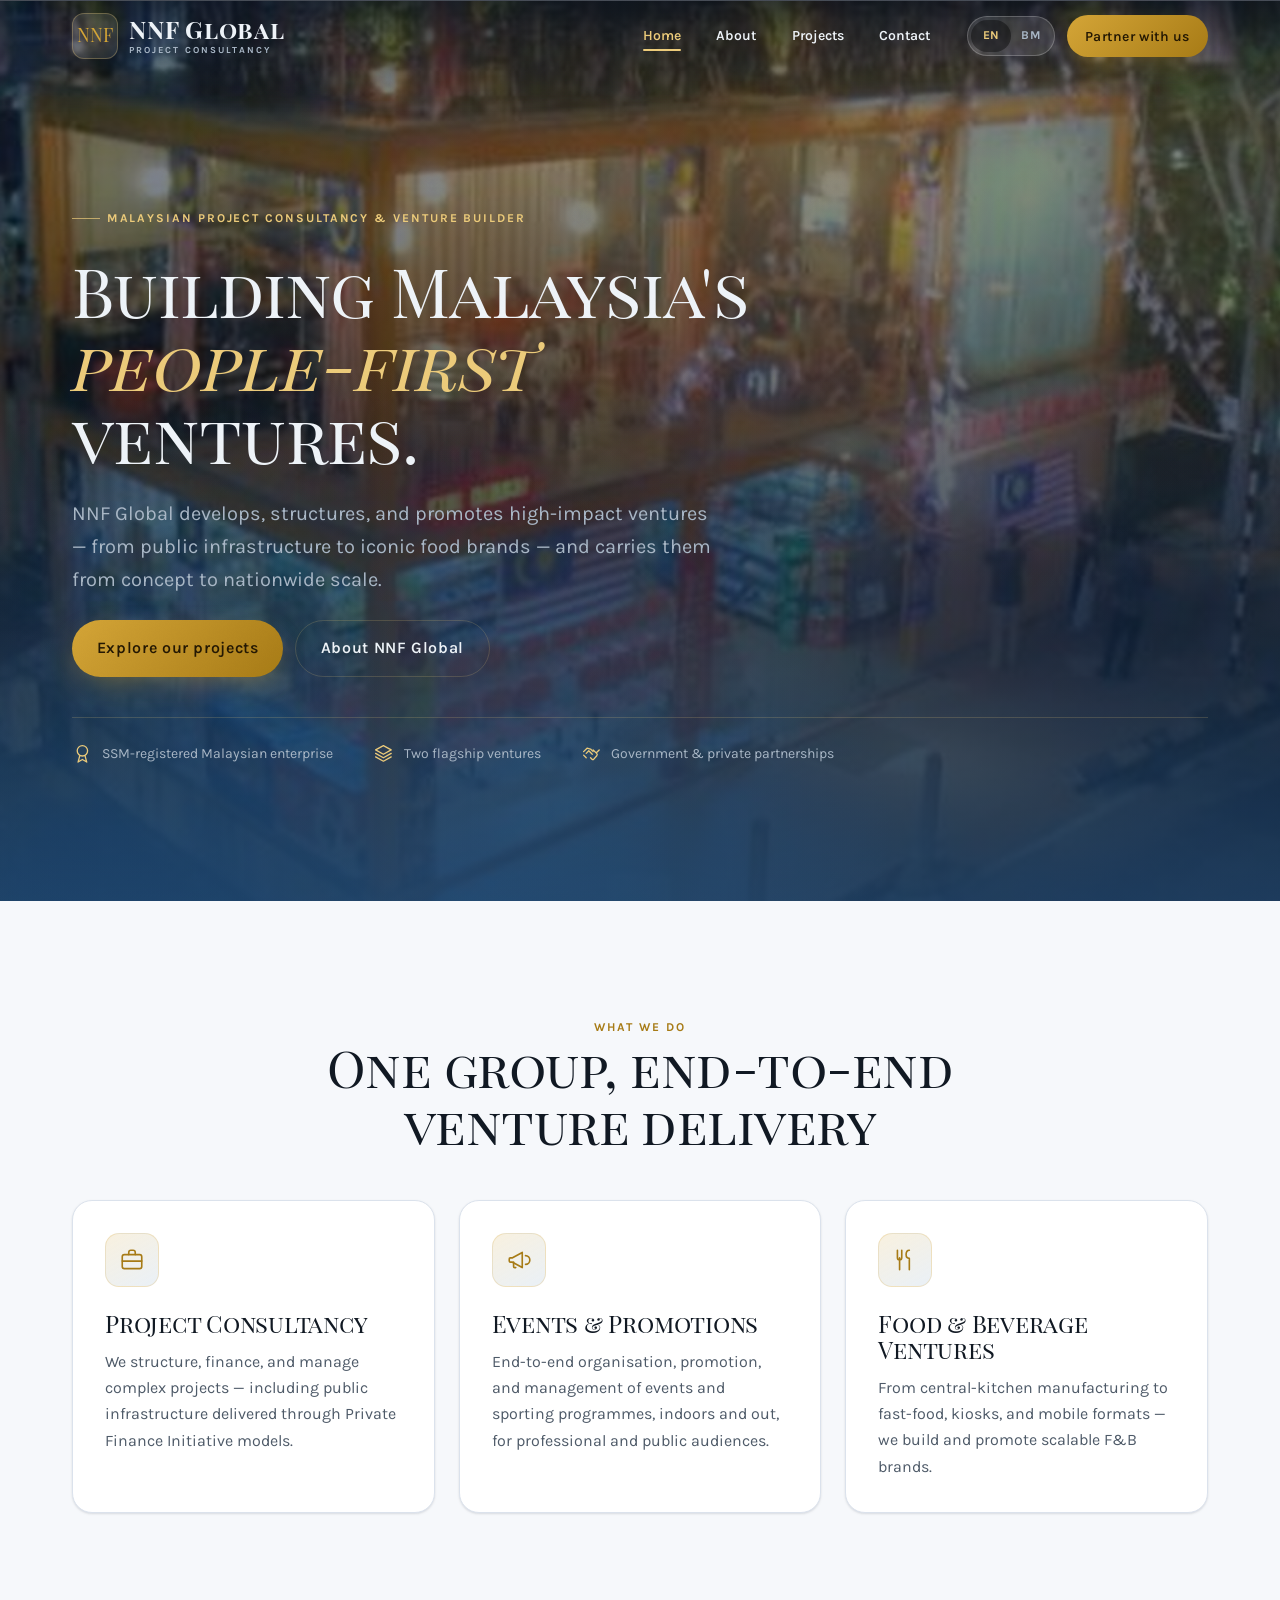
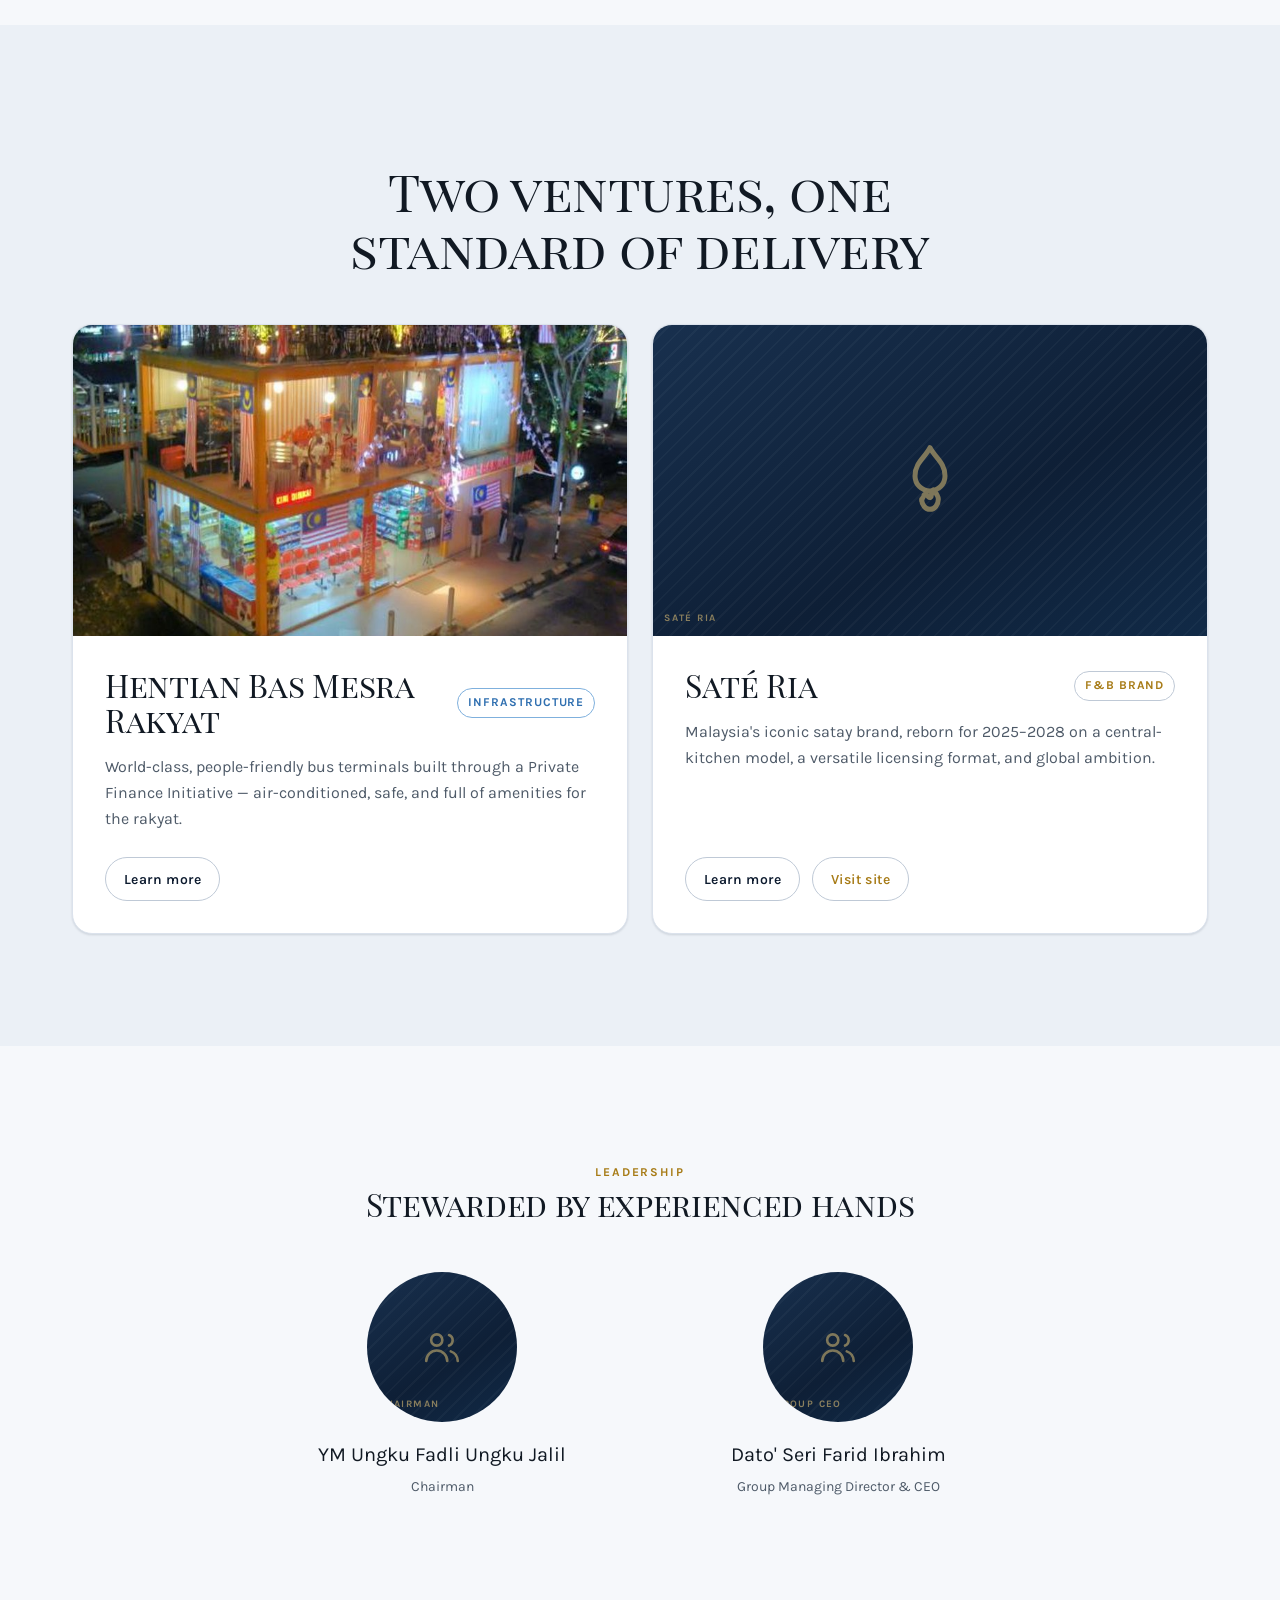
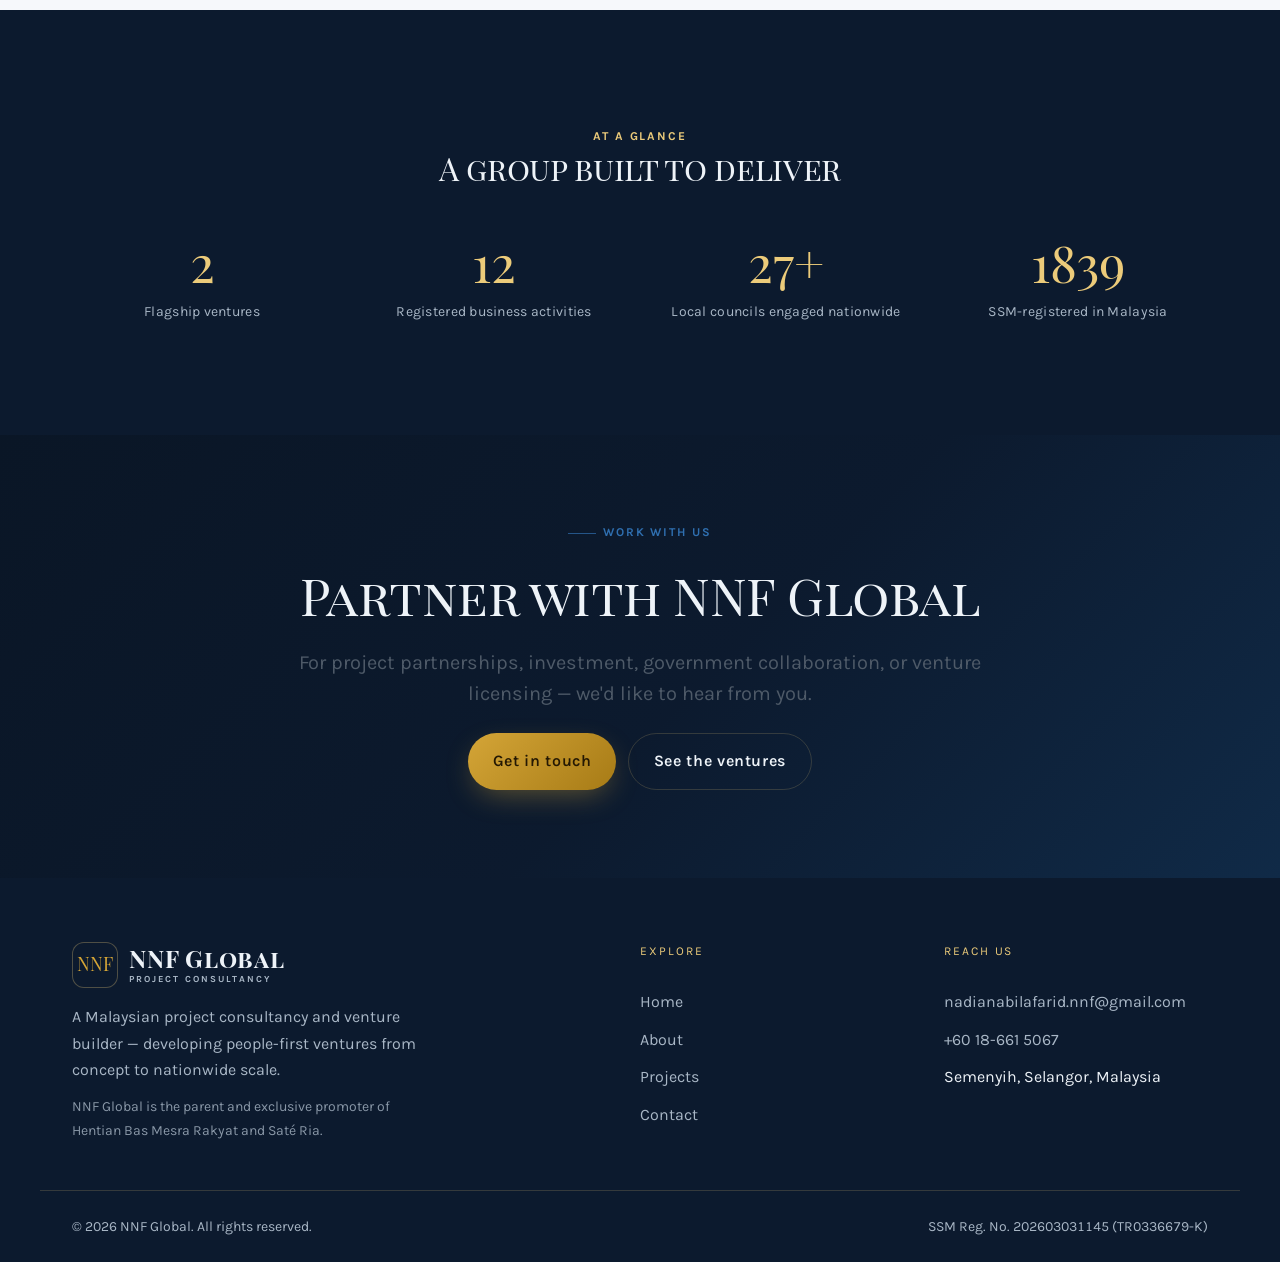
==== index.html @ c0303b3e "Build NNF Global landing site (vanilla HTML SPA, EN/BM) Multi-page hash-routed site for NNF Global, " ====
<!DOCTYPE html>
<html lang="en">
<head>
  <meta charset="UTF-8" />
  <meta name="viewport" content="width=device-width, initial-scale=1" />
  <title>NNF Global — Malaysian Project Consultancy &amp; Venture Builder</title>
  <meta name="description" content="NNF Global is a Malaysian project consultancy and venture builder — parent and promoter of Hentian Bas Mesra Rakyat and Saté Ria." />
  <meta name="theme-color" content="#0C1A2E" />

  <!-- Open Graph -->
  <meta property="og:title" content="NNF Global — Malaysian Project Consultancy & Venture Builder" />
  <meta property="og:description" content="Parent and promoter of Hentian Bas Mesra Rakyat and Saté Ria. Building Malaysia's people-first ventures." />
  <meta property="og:type" content="website" />
  <meta property="og:image" content="assets/images/og-cover.jpg" />

  <!-- Fonts -->
  <link rel="preconnect" href="https://fonts.googleapis.com" />
  <link rel="preconnect" href="https://fonts.gstatic.com" crossorigin />
  <link rel="stylesheet"
        href="https://fonts.googleapis.com/css2?family=Karla:wght@300;400;500;600;700&family=Playfair+Display+SC:wght@400;700&display=swap" />

  <!-- Styles -->
  <link rel="stylesheet" href="assets/css/tokens.css" />
  <link rel="stylesheet" href="assets/css/main.css" />
</head>
<body>
  <a class="skip-link" href="#main" data-i18n="a11y.skip">Skip to content</a>

  <!-- ===== Header ===== -->
  <header class="site-header" id="site-header">
    <div class="container site-header__inner">
      <a class="brand" href="#/" aria-label="NNF Global home">
        <span class="brand__mark" aria-hidden="true">NNF</span>
        <span class="brand__word">NNF Global<small data-i18n="brand.tag">Project Consultancy</small></span>
      </a>

      <nav class="nav" id="primary-nav" aria-label="Primary">
        <a class="nav__link" href="#/" data-route="/" data-i18n="nav.home">Home</a>
        <a class="nav__link" href="#/about" data-route="/about" data-i18n="nav.about">About</a>
        <a class="nav__link" href="#/projects" data-route="/projects" data-i18n="nav.projects">Projects</a>
        <a class="nav__link" href="#/contact" data-route="/contact" data-i18n="nav.contact">Contact</a>
      </nav>

      <div class="header-actions">
        <div class="lang-toggle" role="group" aria-label="Language">
          <button class="lang-toggle__btn" data-lang="en" type="button">EN</button>
          <button class="lang-toggle__btn" data-lang="ms" type="button">BM</button>
        </div>
        <a class="btn btn--gold btn--sm header-cta" href="#/contact" data-i18n="nav.cta">Partner with us</a>
        <button class="nav-toggle" id="nav-toggle" type="button"
                aria-expanded="false" aria-controls="primary-nav" data-i18n-attr="aria-label:a11y.menu" aria-label="Toggle menu">
          <span></span><span></span><span></span>
        </button>
      </div>
    </div>
  </header>

  <!-- ===== Routed content ===== -->
  <main id="main" class="app" tabindex="-1" aria-live="polite"></main>

  <!-- ===== Footer ===== -->
  <footer class="site-footer">
    <div class="container site-footer__inner">
      <div class="site-footer__brand">
        <a class="brand" href="#/" aria-label="NNF Global home">
          <span class="brand__mark" aria-hidden="true">NNF</span>
          <span class="brand__word">NNF Global<small data-i18n="brand.tag">Project Consultancy</small></span>
        </a>
        <p class="site-footer__tag" data-i18n="footer.tagline">A Malaysian project consultancy and venture builder — developing people-first ventures from concept to nationwide scale.</p>
        <p class="site-footer__owner" data-i18n="footer.owner">NNF Global is the parent and exclusive promoter of Hentian Bas Mesra Rakyat and Saté Ria.</p>
      </div>

      <nav class="site-footer__nav" aria-label="Footer">
        <span class="site-footer__heading" data-i18n="footer.explore">Explore</span>
        <a href="#/" data-i18n="nav.home">Home</a>
        <a href="#/about" data-i18n="nav.about">About</a>
        <a href="#/projects" data-i18n="nav.projects">Projects</a>
        <a href="#/contact" data-i18n="nav.contact">Contact</a>
      </nav>

      <div class="site-footer__contact">
        <span class="site-footer__heading" data-i18n="footer.reach">Reach us</span>
        <a href="mailto:nadianabilafarid.nnf@gmail.com">nadianabilafarid.nnf@gmail.com</a>
        <a href="tel:+60186615067">+60 18-661 5067</a>
        <span data-i18n="footer.location">Semenyih, Selangor, Malaysia</span>
      </div>
    </div>
    <div class="container site-footer__base">
      <span data-i18n="footer.rights">© 2026 NNF Global. All rights reserved.</span>
      <span class="site-footer__reg" data-i18n="footer.reg">SSM Reg. No. 202603031145 (TR0336679-K)</span>
    </div>
  </footer>

  <!-- Inline SVG sprite (icons) -->
  <div hidden id="svg-sprite-host"></div>

  <!-- Scripts -->
  <script src="assets/js/i18n.js" defer></script>
  <script src="assets/js/router.js" defer></script>
  <script src="assets/js/app.js" defer></script>
</body>
</html>
---- assets/css/tokens.css ----
/* ==========================================================================
   NNF Global — Design Tokens
   Corporate parent identity: midnight navy + charcoal with a gold accent.
   Per-venture accent tints: Saté Ria (gold-amber), Hentian Bas (steel-blue).
   ========================================================================== */

:root {
  /* ---- Color: brand (navy/charcoal ink) ---- */
  --color-ink:            #0C1A2E; /* midnight navy / primary surface   */
  --color-ink-2:          #142A45; /* raised navy                       */
  --color-ink-3:          #2A3F58; /* secondary                         */
  --color-on-primary:     #FFFFFF;

  --color-gold:           #D4A537; /* signature accent (bright on navy) */
  --color-gold-deep:      #A77B16; /* CTA on light                      */
  --color-gold-hover:     #835F0E;
  --color-gold-soft:      #ECCB7A; /* highlights, hairlines on dark     */

  /* venture + emphasis accents (replaces SateRia's flame/ember) */
  --color-flame:          #2F6FB0; /* steel-blue emphasis (Hentian Bas) */
  --color-ember:          #3E84CC;
  --color-steel:          #2F6FB0;
  --color-steel-soft:     #7FB0DD;
  --color-amber:          #D4A537; /* Saté Ria tint                     */

  /* ---- Color: neutrals (cool corporate) ---- */
  --color-bg:             #F6F8FB; /* cool off-white                    */
  --color-bg-2:           #EBF0F6; /* cool panel                        */
  --color-fg:             #111923; /* near-black cool text on light     */
  --color-fg-muted:       #4E5A68;
  --color-border:         #DBE2EC;
  --color-border-strong:  #BFC9D6;

  /* text on dark */
  --color-fg-on-dark:     #EEF3F8;
  --color-fg-on-dark-mut: #A9B7C6;
  --color-border-on-dark: rgba(236, 203, 122, 0.18);

  /* ---- Semantic ---- */
  --color-surface:        var(--color-bg);
  --color-surface-raised: #FFFFFF;
  --color-text:           var(--color-fg);
  --color-text-muted:     var(--color-fg-muted);
  --color-accent:         var(--color-gold-deep);
  --color-ring:           var(--color-gold);

  /* ---- Typography ---- */
  --font-display: "Playfair Display SC", Georgia, "Times New Roman", serif;
  --font-body:    "Karla", -apple-system, BlinkMacSystemFont, "Segoe UI", sans-serif;

  --fs-12: 0.75rem;
  --fs-14: 0.875rem;
  --fs-16: 1rem;
  --fs-18: 1.125rem;
  --fs-20: 1.25rem;
  --fs-24: 1.5rem;
  --fs-32: 2rem;
  --fs-40: clamp(2rem, 1.4rem + 2.6vw, 2.75rem);
  --fs-48: clamp(2.25rem, 1.5rem + 3.4vw, 3.25rem);
  --fs-64: clamp(2.5rem, 1.5rem + 4.6vw, 4.25rem);

  --lh-tight: 1.08;
  --lh-snug:  1.25;
  --lh-body:  1.65;

  --tracking-wide: 0.16em;  /* eyebrows / labels */
  --tracking-mid:  0.04em;

  /* ---- Spacing (4 / 8 rhythm) ---- */
  --space-1:  0.25rem;
  --space-2:  0.5rem;
  --space-3:  0.75rem;
  --space-4:  1rem;
  --space-6:  1.5rem;
  --space-8:  2rem;
  --space-10: 2.5rem;
  --space-12: 3rem;
  --space-16: 4rem;
  --space-20: 5rem;
  --space-28: 7rem;

  /* ---- Layout ---- */
  --header-h:     72px;
  --container:    1200px;
  --container-nar: 820px;
  --gutter:       clamp(1rem, 0.4rem + 2.6vw, 2rem);
  --radius-sm:    6px;
  --radius:       12px;
  --radius-lg:    20px;
  --radius-pill:  999px;

  /* ---- Elevation ---- */
  --shadow-sm:  0 1px 2px rgba(12, 26, 46, 0.06), 0 1px 3px rgba(12, 26, 46, 0.08);
  --shadow:     0 6px 16px rgba(12, 26, 46, 0.10), 0 2px 4px rgba(12, 26, 46, 0.06);
  --shadow-lg:  0 24px 48px -12px rgba(12, 26, 46, 0.32);
  --shadow-gold: 0 10px 30px -8px rgba(212, 165, 55, 0.45);

  /* ---- Motion ---- */
  --ease-out: cubic-bezier(0.16, 1, 0.3, 1);
  --ease-in:  cubic-bezier(0.7, 0, 0.84, 0);
  --dur-fast: 160ms;
  --dur:      240ms;
  --dur-slow: 400ms;

  /* ---- Z-index scale ---- */
  --z-base:    0;
  --z-raised:  10;
  --z-sticky:  40;
  --z-overlay: 100;
  --z-modal:   1000;
}
---- assets/css/main.css ----
/* ==========================================================================
   NNF Global — Main stylesheet
   ========================================================================== */

/* ---------- Reset ---------- */
*, *::before, *::after { box-sizing: border-box; }
* { margin: 0; }
html { -webkit-text-size-adjust: 100%; scroll-behavior: smooth; }

body {
  font-family: var(--font-body);
  font-size: var(--fs-16);
  line-height: var(--lh-body);
  color: var(--color-text);
  background: var(--color-bg);
  -webkit-font-smoothing: antialiased;
  text-rendering: optimizeLegibility;
  min-height: 100dvh;
  overflow-x: hidden;
}

img, svg, video { display: block; max-width: 100%; }
a { color: inherit; text-decoration: none; }
button { font: inherit; color: inherit; cursor: pointer; background: none; border: none; }
ul { list-style: none; padding: 0; }
:focus-visible { outline: 2px solid var(--color-ring); outline-offset: 3px; border-radius: 4px; }

/* subtle grain overlay for depth */
body::before {
  content: "";
  position: fixed; inset: 0;
  pointer-events: none; z-index: 1;
  opacity: 0.5;
  background-image: url("data:image/svg+xml,%3Csvg xmlns='http://www.w3.org/2000/svg' width='180' height='180'%3E%3Cfilter id='n'%3E%3CfeTurbulence type='fractalNoise' baseFrequency='0.85' numOctaves='2' stitchTiles='stitch'/%3E%3CfeColorMatrix type='saturate' values='0'/%3E%3C/filter%3E%3Crect width='100%25' height='100%25' filter='url(%23n)' opacity='0.03'/%3E%3C/svg%3E");
  mix-blend-mode: multiply;
}

/* ---------- Layout primitives ---------- */
.container { width: 100%; max-width: var(--container); margin-inline: auto; padding-inline: var(--gutter); }
.container--narrow { max-width: var(--container-nar); }

.section { position: relative; padding-block: clamp(3.5rem, 2rem + 7vw, 7rem); z-index: 2; }
.section--tight { padding-block: clamp(2.5rem, 1.5rem + 4vw, 4.5rem); }
.section--dark { background: var(--color-ink); color: var(--color-fg-on-dark); }
.section--panel { background: var(--color-bg-2); }

.eyebrow {
  display: inline-flex; align-items: center; gap: 0.55em;
  font-size: var(--fs-12); font-weight: 700;
  letter-spacing: var(--tracking-wide); text-transform: uppercase;
  color: var(--color-gold-deep);
}
.eyebrow::before { content: ""; width: 1.75rem; height: 1px; background: currentColor; opacity: 0.7; }
.eyebrow--steel { color: var(--color-steel); }
.section--dark .eyebrow { color: var(--color-gold-soft); }

.section-head { max-width: 46rem; margin-bottom: var(--space-12); }
.section-head--center { margin-inline: auto; text-align: center; }
.section-head--center .eyebrow::before { display: none; }

h1, h2, h3, .display { font-family: var(--font-display); font-weight: 400; line-height: var(--lh-tight); letter-spacing: -0.01em; }
.h-xl { font-size: var(--fs-64); }
.h-lg { font-size: var(--fs-48); }
.h-md { font-size: var(--fs-32); line-height: var(--lh-snug); }
.h-sm { font-size: var(--fs-24); line-height: var(--lh-snug); }

.lead { font-size: var(--fs-20); color: var(--color-text-muted); line-height: 1.55; }
.section--dark .lead { color: var(--color-fg-on-dark-mut); }
.muted { color: var(--color-text-muted); }
.gold-text { color: var(--color-gold-deep); }
.section--dark .gold-text { color: var(--color-gold-soft); }

/* gold underline flourish */
.flourish { position: relative; display: inline-block; }
.flourish::after {
  content: ""; position: absolute; left: 0; right: 0; bottom: -0.12em; height: 0.42em;
  background: linear-gradient(90deg, var(--color-gold), var(--color-steel));
  opacity: 0.26; border-radius: 4px; z-index: -1;
}

/* ---------- Buttons ---------- */
.btn {
  --btn-bg: var(--color-ink); --btn-fg: var(--color-on-primary);
  display: inline-flex; align-items: center; justify-content: center; gap: 0.55em;
  padding: 0.9rem 1.55rem; min-height: 48px;
  font-weight: 600; font-size: var(--fs-16); letter-spacing: var(--tracking-mid);
  background: var(--btn-bg); color: var(--btn-fg);
  border-radius: var(--radius-pill);
  transition: transform var(--dur) var(--ease-out), box-shadow var(--dur) var(--ease-out), background var(--dur);
  will-change: transform;
}
.btn svg { width: 1.15em; height: 1.15em; }
.btn:hover { transform: translateY(-2px); }
.btn:active { transform: translateY(0); }
.btn--sm { padding: 0.6rem 1.1rem; min-height: 40px; font-size: var(--fs-14); }
.btn--gold { --btn-bg: linear-gradient(135deg, var(--color-gold), var(--color-gold-deep)); --btn-fg: #241803; box-shadow: var(--shadow-gold); }
.btn--gold:hover { box-shadow: 0 14px 34px -8px rgba(212,165,55,0.6); }
.btn--ghost { --btn-bg: transparent; --btn-fg: var(--color-fg-on-dark); border: 1px solid var(--color-border-on-dark); box-shadow: none; }
.btn--ghost:hover { background: rgba(236,203,122,0.08); border-color: var(--color-gold-soft); }
.btn--outline { --btn-bg: transparent; --btn-fg: var(--color-ink); border: 1px solid var(--color-border-strong); box-shadow: none; }
.btn--outline:hover { border-color: var(--color-ink); }
.btn .arrow { transition: transform var(--dur) var(--ease-out); }
.btn:hover .arrow { transform: translateX(3px); }

.textlink { display: inline-flex; align-items: center; gap: 0.4em; font-weight: 600; color: var(--color-gold-deep); }
.textlink svg { width: 1.05em; height: 1.05em; transition: transform var(--dur) var(--ease-out); }
.textlink:hover svg { transform: translateX(3px); }
.section--dark .textlink { color: var(--color-gold-soft); }

/* ---------- Skip link ---------- */
.skip-link {
  position: fixed; top: 0; left: 50%; transform: translate(-50%, -120%);
  z-index: var(--z-modal); background: var(--color-ink); color: #fff;
  padding: 0.6rem 1.1rem; border-radius: 0 0 var(--radius) var(--radius); font-weight: 600;
  transition: transform var(--dur) var(--ease-out);
}
.skip-link:focus { transform: translate(-50%, 0); }

/* ---------- Header ---------- */
.site-header {
  position: sticky; top: 0; z-index: var(--z-sticky);
  transition: background var(--dur), box-shadow var(--dur), border-color var(--dur);
  border-bottom: 1px solid transparent;
}
/* Legibility scrim over the hero: dark at top, fading to transparent */
.site-header::before {
  content: ""; position: absolute; inset: 0 0 -40px 0; pointer-events: none; z-index: -1;
  background: linear-gradient(to bottom, rgba(8, 16, 28, 0.74), rgba(8, 16, 28, 0.30) 55%, transparent);
  transition: opacity var(--dur);
}
.site-header.is-scrolled::before { opacity: 0; }
.site-header.is-scrolled {
  background: rgba(246, 248, 251, 0.82);
  backdrop-filter: blur(14px) saturate(140%);
  -webkit-backdrop-filter: blur(14px) saturate(140%);
  border-bottom-color: var(--color-border);
  box-shadow: 0 1px 0 rgba(0,0,0,0.02);
}
.site-header__inner { display: flex; align-items: center; gap: var(--space-6); min-height: 72px; }

.brand { display: inline-flex; align-items: center; gap: 0.7rem; font-family: var(--font-display); font-size: var(--fs-24); }
.brand__logo { height: 52px; width: auto; display: block; }
.footer-logo { height: 84px; width: auto; display: block; }
.brand__mark {
  display: grid; place-items: center; width: 46px; height: 46px;
  background: var(--color-ink); color: var(--color-gold); border-radius: 12px;
  box-shadow: inset 0 0 0 1px rgba(236,203,122,0.30);
  font-family: var(--font-display); font-size: var(--fs-18); letter-spacing: 0.01em;
}
.site-header:not(.is-scrolled) .brand__mark { background: rgba(255,255,255,0.10); }
.brand__word { display: flex; flex-direction: column; line-height: 1.05; letter-spacing: 0.03em; font-weight: 700; }
.brand__word small { font-family: var(--font-body); font-size: 0.58rem; letter-spacing: 0.22em; text-transform: uppercase; color: var(--color-text-muted); margin-top: 3px; }
.site-header:not(.is-scrolled) .brand__word { color: var(--color-fg-on-dark); }
.site-header:not(.is-scrolled) .brand__word small { color: var(--color-fg-on-dark-mut); }
.brand__accent { color: var(--color-gold-deep); }

.nav { display: flex; gap: var(--space-2); margin-left: auto; }
.nav__link {
  position: relative; padding: 0.5rem 0.85rem; border-radius: var(--radius-pill);
  font-weight: 600; font-size: var(--fs-14); color: var(--color-text);
  transition: color var(--dur), background var(--dur);
}
.nav__link::after {
  content: ""; position: absolute; left: 0.85rem; right: 0.85rem; bottom: 0.28rem; height: 2px;
  background: var(--color-gold-deep); border-radius: 2px;
  transform: scaleX(0); transform-origin: left; transition: transform var(--dur) var(--ease-out);
}
.nav__link:hover { color: var(--color-gold-deep); }
.nav__link.is-active::after { transform: scaleX(1); }
.nav__link.is-active { color: var(--color-gold-deep); }

.header-actions { display: flex; align-items: center; gap: var(--space-3); }
.lang-toggle { display: inline-flex; padding: 3px; background: var(--color-bg-2); border: 1px solid var(--color-border); border-radius: var(--radius-pill); }
.lang-toggle__btn {
  min-width: 40px; min-height: 32px; padding: 0 0.5rem; border-radius: var(--radius-pill);
  font-size: var(--fs-12); font-weight: 700; letter-spacing: 0.06em; color: var(--color-text-muted);
  transition: background var(--dur), color var(--dur);
}
.lang-toggle__btn.is-active { background: var(--color-ink); color: var(--color-gold-soft); }

.nav-toggle { display: none; width: 44px; height: 44px; flex-direction: column; gap: 5px; align-items: center; justify-content: center; }
.nav-toggle span { width: 22px; height: 2px; background: var(--color-ink); border-radius: 2px; transition: transform var(--dur) var(--ease-out), opacity var(--dur), background var(--dur); }

/* Over-hero state (transparent header on a dark background) — light controls */
.site-header:not(.is-scrolled) .nav__link { color: var(--color-fg-on-dark); }
.site-header:not(.is-scrolled) .nav__link:hover,
.site-header:not(.is-scrolled) .nav__link.is-active { color: var(--color-gold-soft); }
.site-header:not(.is-scrolled) .nav__link.is-active::after { background: var(--color-gold-soft); }
.site-header:not(.is-scrolled) .lang-toggle { background: rgba(255, 255, 255, 0.10); border-color: rgba(255, 255, 255, 0.22); }
.site-header:not(.is-scrolled) .lang-toggle__btn { color: var(--color-fg-on-dark-mut); }
.site-header:not(.is-scrolled) .lang-toggle__btn.is-active { background: rgba(0, 0, 0, 0.40); color: var(--color-gold-soft); }
.site-header:not(.is-scrolled) .nav-toggle span { background: #fff; }

/* ---------- Footer ---------- */
.site-footer { position: relative; z-index: 2; background: var(--color-ink); color: var(--color-fg-on-dark); padding-top: var(--space-16); }
.site-footer__inner { display: grid; grid-template-columns: 2fr 1fr 1fr; gap: var(--space-10); padding-bottom: var(--space-12); }
.site-footer .brand { color: var(--color-fg-on-dark); font-size: var(--fs-24); }
.site-footer .brand__word { color: var(--color-fg-on-dark); }
.site-footer .brand__word small { color: var(--color-fg-on-dark-mut); }
.site-footer__tag { margin-top: var(--space-4); max-width: 36ch; color: var(--color-fg-on-dark-mut); }
.site-footer__owner { margin-top: var(--space-3); font-size: var(--fs-14); color: var(--color-fg-on-dark-mut); opacity: 0.8; max-width: 44ch; }
.site-footer__heading { display: block; margin-bottom: var(--space-4); font-size: var(--fs-12); letter-spacing: var(--tracking-wide); text-transform: uppercase; color: var(--color-gold-soft); }
.site-footer__nav, .site-footer__contact { display: flex; flex-direction: column; gap: 0.7rem; }
.site-footer__nav a, .site-footer__contact a { color: var(--color-fg-on-dark-mut); transition: color var(--dur); width: fit-content; }
.site-footer__nav a:hover, .site-footer__contact a:hover { color: var(--color-gold-soft); }
.site-footer__base { display: flex; justify-content: space-between; gap: var(--space-4); flex-wrap: wrap; padding-block: var(--space-6); border-top: 1px solid var(--color-border-on-dark); font-size: var(--fs-14); color: var(--color-fg-on-dark-mut); }
.site-footer__reg { font-variant-numeric: tabular-nums; }

/* ---------- Hero ---------- */
.hero {
  position: relative; z-index: 2; overflow: hidden;
  background: var(--color-ink); color: var(--color-fg-on-dark);
  min-height: 100vh; min-height: 100dvh;
  margin-top: calc(-1 * var(--header-h)); /* slide under the transparent header */
  display: flex; align-items: safe center; /* "safe" → top-align (not clip) when content is tall */
}
.hero__bg { position: absolute; inset: 0; z-index: 0; }
.hero__bg::after {
  content: ""; position: absolute; inset: 0;
  background:
    linear-gradient(to top, rgba(47,111,176,0.42) 0%, rgba(47,111,176,0.14) 30%, transparent 60%),
    radial-gradient(120% 90% at 80% 16%, rgba(212,165,55,0.26), transparent 55%),
    radial-gradient(100% 80% at 10% 92%, rgba(47,111,176,0.24), transparent 60%),
    linear-gradient(180deg, rgba(12,26,46,0.46), rgba(8,16,28,0.86));
}
.hero__bg .ph-img { width: 100%; height: 100%; border-radius: 0; }
.hero__inner { position: relative; z-index: 1; width: 100%; display: grid; gap: var(--space-6); padding-top: calc(var(--header-h) + var(--space-10)); padding-bottom: var(--space-10); }
.hero__eyebrow { color: var(--color-gold-soft); }
.hero__title { font-size: var(--fs-64); max-width: 18ch; }
.hero__title em { font-style: italic; color: var(--color-gold-soft); }
.hero__sub { font-size: var(--fs-20); max-width: 54ch; color: var(--color-fg-on-dark-mut); }
.hero__cta { display: flex; flex-wrap: wrap; gap: var(--space-3); }
.hero__strip { display: flex; flex-wrap: wrap; gap: var(--space-6) var(--space-10); margin-top: var(--space-4); padding-top: var(--space-6); border-top: 1px solid var(--color-border-on-dark); }
.hero__chip { display: flex; align-items: center; gap: 0.6rem; font-size: var(--fs-14); color: var(--color-fg-on-dark-mut); }
.hero__chip svg { width: 1.3rem; height: 1.3rem; color: var(--color-gold-soft); flex: none; }

/* ---------- Image placeholder ---------- */
.ph-img {
  position: relative; display: grid; place-items: center; overflow: hidden;
  aspect-ratio: var(--ar, 4 / 3); width: 100%; border-radius: var(--radius);
  background:
    repeating-linear-gradient(135deg, rgba(255,255,255,0.03) 0 2px, transparent 2px 11px),
    linear-gradient(150deg, #18304e, #0e1f36 60%, #112a47);
  color: var(--color-gold-soft);
}
.ph-img::after {
  content: attr(data-label); position: absolute; bottom: 0.6rem; left: 0.7rem;
  font-size: 0.62rem; letter-spacing: 0.14em; text-transform: uppercase;
  color: rgba(236,203,122,0.55); font-weight: 700;
}
.ph-img__icon { width: 28%; max-width: 80px; opacity: 0.5; }
.ph-img img { position: absolute; inset: 0; width: 100%; height: 100%; object-fit: cover; }
.ph-img.has-image { background: none; }
.ph-img.has-image::after { display: none; }
.ph-img.has-image .ph-img__icon { display: none; }
.ph-img--round { border-radius: 50%; aspect-ratio: 1; }
/* steel-tinted placeholder for Hentian Bas surfaces */
.ph-img--steel { background: repeating-linear-gradient(135deg, rgba(255,255,255,0.03) 0 2px, transparent 2px 11px), linear-gradient(150deg, #18334f, #0d2138 60%, #103254); color: var(--color-steel-soft); }
.ph-img--steel::after { color: rgba(127,176,221,0.6); }

/* ---------- Feature cards ---------- */
.grid { display: grid; gap: var(--space-6); }
.grid-3 { grid-template-columns: repeat(3, 1fr); }
.grid-2 { grid-template-columns: repeat(2, 1fr); }
.grid-4 { grid-template-columns: repeat(4, 1fr); }

.card {
  position: relative; background: var(--color-surface-raised);
  border: 1px solid var(--color-border); border-radius: var(--radius-lg);
  padding: var(--space-8); box-shadow: var(--shadow-sm);
  transition: transform var(--dur) var(--ease-out), box-shadow var(--dur) var(--ease-out), border-color var(--dur);
}
.card:hover { transform: translateY(-4px); box-shadow: var(--shadow-lg); border-color: var(--color-border-strong); }
.card__icon {
  display: grid; place-items: center; width: 54px; height: 54px; margin-bottom: var(--space-6);
  border-radius: 14px; color: var(--color-gold-deep);
  background: linear-gradient(150deg, rgba(212,165,55,0.16), rgba(47,111,176,0.10));
  border: 1px solid rgba(212,165,55,0.22);
}
.card__icon svg { width: 26px; height: 26px; }
.card__title { font-size: var(--fs-24); margin-bottom: var(--space-3); }
.card__num { font-family: var(--font-display); font-size: var(--fs-14); color: var(--color-gold-deep); letter-spacing: 0.1em; }
.section--dark .card { background: var(--color-ink-2); border-color: var(--color-border-on-dark); color: var(--color-fg-on-dark); box-shadow: none; }
.section--dark .card .muted, .section--dark .card p { color: var(--color-fg-on-dark-mut); }

/* ---------- Project (venture) cards ---------- */
.venture-card { display: flex; flex-direction: column; overflow: hidden; padding: 0; }
.venture-card .ph-img { border-radius: 0; --ar: 16 / 9; }
.venture-card__body { padding: var(--space-8); display: flex; flex-direction: column; gap: var(--space-4); flex: 1; }
.venture-card__head { display: flex; align-items: center; justify-content: space-between; gap: var(--space-3); }
.venture-card__head h3 { font-size: var(--fs-32); }
.venture-card__features { display: grid; gap: var(--space-2); margin-top: var(--space-2); }
.venture-card__features li { display: flex; gap: 0.65rem; font-size: var(--fs-14); color: var(--color-text-muted); }
.venture-card__features svg { flex: none; width: 1.15rem; height: 1.15rem; margin-top: 0.15rem; color: var(--color-gold-deep); }
.venture-card__actions { display: flex; gap: var(--space-3); flex-wrap: wrap; margin-top: auto; padding-top: var(--space-2); }
.venture-card--steel .venture-card__features svg { color: var(--color-steel); }
.venture-card--steel .tag { color: var(--color-steel); border-color: var(--color-steel-soft); }

.tag { font-size: var(--fs-12); font-weight: 700; letter-spacing: 0.08em; text-transform: uppercase; color: var(--color-gold-deep); padding: 0.25rem 0.6rem; border: 1px solid var(--color-border-strong); border-radius: var(--radius-pill); white-space: nowrap; }

/* spec list (key facts) */
.spec-list { display: grid; gap: var(--space-2); }
.spec-list div { display: flex; align-items: center; justify-content: space-between; gap: var(--space-4); padding: 0.55rem 0; border-top: 1px dashed var(--color-border); font-size: var(--fs-14); }
.spec-list dt { color: var(--color-text-muted); }
.spec-list dd { font-weight: 700; font-variant-numeric: tabular-nums; text-align: right; }

/* ---------- Pillars row (Hentian Bas qualities) ---------- */
.pill-row { display: flex; flex-wrap: wrap; gap: var(--space-3); }
.pill {
  display: inline-flex; align-items: center; gap: 0.5rem; padding: 0.5rem 1rem;
  border-radius: var(--radius-pill); border: 1px solid var(--color-border-on-dark);
  font-size: var(--fs-14); font-weight: 600; color: var(--color-fg-on-dark);
}
.pill svg { width: 1.05rem; height: 1.05rem; color: var(--color-gold-soft); }

/* ---------- Media gallery ---------- */
.media-grid { display: grid; grid-template-columns: repeat(4, 1fr); gap: var(--space-4); }
.media-fig { margin: 0; }
.media-fig .ph-img { --ar: 4 / 3; border-radius: var(--radius); box-shadow: var(--shadow); }
.media-fig figcaption { margin-top: var(--space-3); font-size: var(--fs-14); color: var(--color-fg-on-dark-mut); text-align: center; }
@media (max-width: 860px) { .media-grid { grid-template-columns: 1fr 1fr; } }

/* ---------- Process flow ---------- */
.flow { display: grid; grid-template-columns: repeat(5, 1fr); gap: var(--space-4); align-items: stretch; }
.flow__step { position: relative; text-align: center; padding: var(--space-6) var(--space-3); background: var(--color-surface-raised); border: 1px solid var(--color-border); border-radius: var(--radius); }
.flow__num { display: inline-grid; place-items: center; width: 38px; height: 38px; margin-bottom: var(--space-3); border-radius: 50%; background: var(--color-ink); color: var(--color-gold-soft); font-family: var(--font-display); }
.flow__step h4 { font-size: var(--fs-16); font-weight: 700; }
.flow__step p { font-size: var(--fs-14); color: var(--color-text-muted); margin-top: 0.25rem; }
.flow__step:not(:last-child)::after {
  content: ""; position: absolute; right: calc(var(--space-4) * -0.5 - 6px); top: 50%; width: 12px; height: 12px;
  border-top: 2px solid var(--color-gold); border-right: 2px solid var(--color-gold);
  transform: translateY(-50%) rotate(45deg); z-index: 3;
}

/* ---------- Timeline (milestones) ---------- */
.timeline { display: grid; gap: var(--space-6); }
.phase { display: grid; grid-template-columns: minmax(180px, 220px) 1fr; gap: var(--space-8); padding: var(--space-8) 0; border-top: 1px solid var(--color-border-on-dark); }
.phase:first-child { border-top: none; }
.phase__tag { color: var(--color-gold-soft); }
.phase__when { font-family: var(--font-display); font-size: var(--fs-32); line-height: 1.1; }
.phase__list { display: grid; gap: var(--space-3); }
.phase__list li { display: flex; gap: 0.75rem; color: var(--color-fg-on-dark-mut); }
.phase__list svg { flex: none; width: 1.2rem; height: 1.2rem; margin-top: 0.2rem; color: var(--color-gold-soft); }

/* ---------- Stats band ---------- */
.stats { display: grid; grid-template-columns: repeat(4, 1fr); gap: var(--space-8); text-align: center; }
.stat__num { font-family: var(--font-display); font-size: var(--fs-48); color: var(--color-gold-soft); line-height: 1; font-variant-numeric: tabular-nums; }
.stat__label { margin-top: var(--space-3); font-size: var(--fs-14); color: var(--color-fg-on-dark-mut); letter-spacing: 0.02em; }

/* ---------- Split (image + text) ---------- */
.split { display: grid; grid-template-columns: 1fr 1fr; gap: clamp(2rem, 1rem + 4vw, 4.5rem); align-items: center; }
.split--reverse .split__media { order: 2; }
.split__media .ph-img { --ar: 5 / 4; box-shadow: var(--shadow-lg); }
.check-list { display: grid; gap: var(--space-3); margin-top: var(--space-6); }
.check-list li { display: flex; gap: 0.75rem; }
.check-list svg { flex: none; width: 1.35rem; height: 1.35rem; color: var(--color-gold-deep); margin-top: 0.15rem; }
.section--dark .check-list svg { color: var(--color-gold-soft); }

/* ---------- Leadership ---------- */
.people { display: grid; grid-template-columns: repeat(2, 1fr); gap: var(--space-8); max-width: 760px; margin-inline: auto; }
.person { text-align: center; }
.person .ph-img { --ar: 1; max-width: 150px; margin: 0 auto var(--space-4); border-radius: 50%; }
.person__name { font-size: var(--fs-20); }
.person__role { font-size: var(--fs-14); color: var(--color-text-muted); margin-top: 0.2rem; }
.section--dark .person__role { color: var(--color-fg-on-dark-mut); }

/* ---------- CTA band ---------- */
.cta-band { position: relative; z-index: 2; overflow: hidden; background: linear-gradient(135deg, #0a1626, #0c1a2e 55%, #102a47); color: var(--color-fg-on-dark); }
.cta-band__inner { display: grid; gap: var(--space-6); text-align: center; padding-block: clamp(3rem, 2rem + 5vw, 5.5rem); }
.cta-band .btn-row { display: flex; gap: var(--space-3); justify-content: center; flex-wrap: wrap; }

/* ---------- Contact ---------- */
.contact-grid { display: grid; grid-template-columns: 1fr 1fr; gap: clamp(2rem, 1rem + 4vw, 4rem); align-items: start; }
.contact-actions { display: grid; gap: var(--space-4); }
.contact-row { display: flex; align-items: center; gap: var(--space-4); padding: var(--space-6); border: 1px solid var(--color-border); border-radius: var(--radius); background: var(--color-surface-raised); transition: border-color var(--dur), transform var(--dur) var(--ease-out); }
.contact-row:hover { border-color: var(--color-border-strong); transform: translateY(-2px); }
.contact-row__icon { display: grid; place-items: center; width: 46px; height: 46px; flex: none; border-radius: 12px; background: linear-gradient(150deg, rgba(212,165,55,0.16), rgba(47,111,176,0.10)); color: var(--color-gold-deep); }
.contact-row__icon svg { width: 22px; height: 22px; }
.contact-row strong { display: block; }
.contact-row span { color: var(--color-text-muted); font-size: var(--fs-14); }
.channel-row { display: flex; gap: var(--space-3); flex-wrap: wrap; margin-top: var(--space-4); }

/* ---------- Skeleton (route loading) ---------- */
.route-skeleton { padding-block: clamp(4rem, 3rem + 6vw, 7rem); }
.sk { border-radius: var(--radius); background: linear-gradient(100deg, var(--color-bg-2) 30%, #fff 50%, var(--color-bg-2) 70%); background-size: 200% 100%; animation: sk 1.3s ease-in-out infinite; }
.sk--eyebrow { width: 120px; height: 14px; margin-bottom: 1.5rem; }
.sk--title { width: 70%; height: 46px; margin-bottom: 1rem; }
.sk--short { width: 45%; }
.sk-grid { display: grid; grid-template-columns: repeat(3, 1fr); gap: var(--space-6); margin-top: 3rem; }
.sk--card { height: 220px; }
@keyframes sk { to { background-position: -200% 0; } }

/* ---------- Route error / 404 ---------- */
.route-error { text-align: center; padding-block: clamp(4rem, 3rem + 8vw, 8rem); display: grid; gap: var(--space-4); place-items: center; }
.route-error__title { font-size: var(--fs-48); }
.route-error__body { color: var(--color-text-muted); max-width: 40ch; }

/* ---------- Reveal animations ---------- */
[data-reveal] { opacity: 0; transform: translateY(22px); transition: opacity 0.6s var(--ease-out), transform 0.6s var(--ease-out); }
[data-reveal].is-in { opacity: 1; transform: none; }
[data-reveal][data-delay="1"] { transition-delay: 0.08s; }
[data-reveal][data-delay="2"] { transition-delay: 0.16s; }
[data-reveal][data-delay="3"] { transition-delay: 0.24s; }
[data-reveal][data-delay="4"] { transition-delay: 0.32s; }
[data-reveal][data-delay="5"] { transition-delay: 0.40s; }

/* ==========================================================================
   Motion — per-route enter + accent flourishes
   ========================================================================== */
.route-enter { animation: routeIn 0.4s var(--ease-out) both; }
@keyframes routeIn { from { opacity: 0; } to { opacity: 1; } }

.hero__bg img { animation: kenburns 22s ease-in-out infinite alternate; transform-origin: 60% 40%; }
@keyframes kenburns {
  from { transform: scale(1.04) translate3d(0, 0, 0); }
  to   { transform: scale(1.13) translate3d(-1.5%, -2%, 0); }
}
.hero__bg::after { animation: glow 8s ease-in-out infinite alternate; }
@keyframes glow { from { opacity: 0.92; } to { opacity: 1; } }

.hero__sub { animation: slideInRight 0.9s var(--ease-out) 0.35s both; }
@keyframes slideInRight {
  from { opacity: 0; transform: translateX(48px); }
  to   { opacity: 1; transform: none; }
}

.site-header .brand { animation: dropIn 0.6s var(--ease-out) both; }
.nav__link { animation: dropIn 0.6s var(--ease-out) both; }
.header-actions { animation: dropIn 0.6s var(--ease-out) both; }
.nav__link:nth-child(1) { animation-delay: 0.05s; }
.nav__link:nth-child(2) { animation-delay: 0.10s; }
.nav__link:nth-child(3) { animation-delay: 0.15s; }
.nav__link:nth-child(4) { animation-delay: 0.20s; }
.header-actions { animation-delay: 0.24s; }
@keyframes dropIn {
  from { opacity: 0; transform: translateY(-10px); }
  to   { opacity: 1; transform: none; }
}

.btn--gold { position: relative; overflow: hidden; }
.btn--gold::after {
  content: ""; position: absolute; inset: 0; pointer-events: none;
  background: linear-gradient(115deg, transparent 30%, rgba(255,255,255,0.55) 50%, transparent 70%);
  transform: translateX(-130%); transition: transform 0.7s var(--ease-out);
}
.btn--gold:hover::after { transform: translateX(130%); }

.card__icon { transition: transform var(--dur) var(--ease-out), background var(--dur); }
.card:hover .card__icon { transform: translateY(-3px) rotate(-4deg) scale(1.06); }

.flow__step::after { animation: arrowPulse 2.2s var(--ease-out) infinite; }
@keyframes arrowPulse {
  0%, 100% { opacity: 0.4; transform: translateY(-50%) translateX(0) rotate(45deg); }
  50%      { opacity: 1;   transform: translateY(-50%) translateX(3px) rotate(45deg); }
}

.stat__num { transition: transform var(--dur) var(--ease-out); }
[data-reveal].is-in .stat__num { animation: pop 0.5s var(--ease-out) both; }
@keyframes pop {
  0% { transform: scale(0.9); }
  60% { transform: scale(1.04); }
  100% { transform: scale(1); }
}

/* ---------- Utilities ---------- */
.stack-sm > * + * { margin-top: var(--space-3); }
.stack > * + * { margin-top: var(--space-6); }
.center { text-align: center; }
.mt-8 { margin-top: var(--space-8); }
.flex-row { display: flex; gap: var(--space-3); flex-wrap: wrap; }

/* ==========================================================================
   Responsive
   ========================================================================== */
@media (max-width: 1024px) {
  .grid-4 { grid-template-columns: repeat(2, 1fr); }
  .stats { grid-template-columns: repeat(2, 1fr); gap: var(--space-10); }
  .flow { grid-template-columns: repeat(2, 1fr); }
  .flow__step:not(:last-child)::after { display: none; }
}

@media (max-width: 860px) {
  .nav {
    position: fixed; inset: 72px 0 auto 0; flex-direction: column; gap: 0;
    margin: 0; padding: var(--space-4) var(--gutter) var(--space-8);
    background: rgba(246,248,251,0.97); backdrop-filter: blur(16px);
    border-bottom: 1px solid var(--color-border);
    transform: translateY(-130%); transition: transform var(--dur-slow) var(--ease-out);
    box-shadow: var(--shadow-lg);
  }
  body.nav-open .nav { transform: translateY(0); }
  .nav__link { padding: 0.85rem 0.5rem; font-size: var(--fs-18); border-bottom: 1px solid var(--color-border); }
  .nav__link::after { display: none; }
  .nav-toggle { display: flex; }
  .header-cta { display: none; }
  .header-actions { margin-left: auto; }
  .site-header:not(.is-scrolled) .nav__link { color: var(--color-text); }
  .site-header:not(.is-scrolled) .nav__link:hover,
  .site-header:not(.is-scrolled) .nav__link.is-active { color: var(--color-gold-deep); }
  body.nav-open .nav-toggle span:nth-child(1) { transform: translateY(7px) rotate(45deg); }
  body.nav-open .nav-toggle span:nth-child(2) { opacity: 0; }
  body.nav-open .nav-toggle span:nth-child(3) { transform: translateY(-7px) rotate(-45deg); }

  .grid-3, .grid-2 { grid-template-columns: 1fr; }
  .split, .contact-grid { grid-template-columns: 1fr; }
  .split--reverse .split__media { order: 0; }
  .people { grid-template-columns: 1fr; max-width: 360px; }
  .phase { grid-template-columns: 1fr; gap: var(--space-4); }
  .site-footer__inner { grid-template-columns: 1fr; gap: var(--space-8); }
}

@media (max-width: 520px) {
  .grid-4 { grid-template-columns: 1fr; }
  .stats { grid-template-columns: 1fr 1fr; gap: var(--space-8); }
  .flow { grid-template-columns: 1fr; }
  .hero__cta .btn { width: 100%; }
}
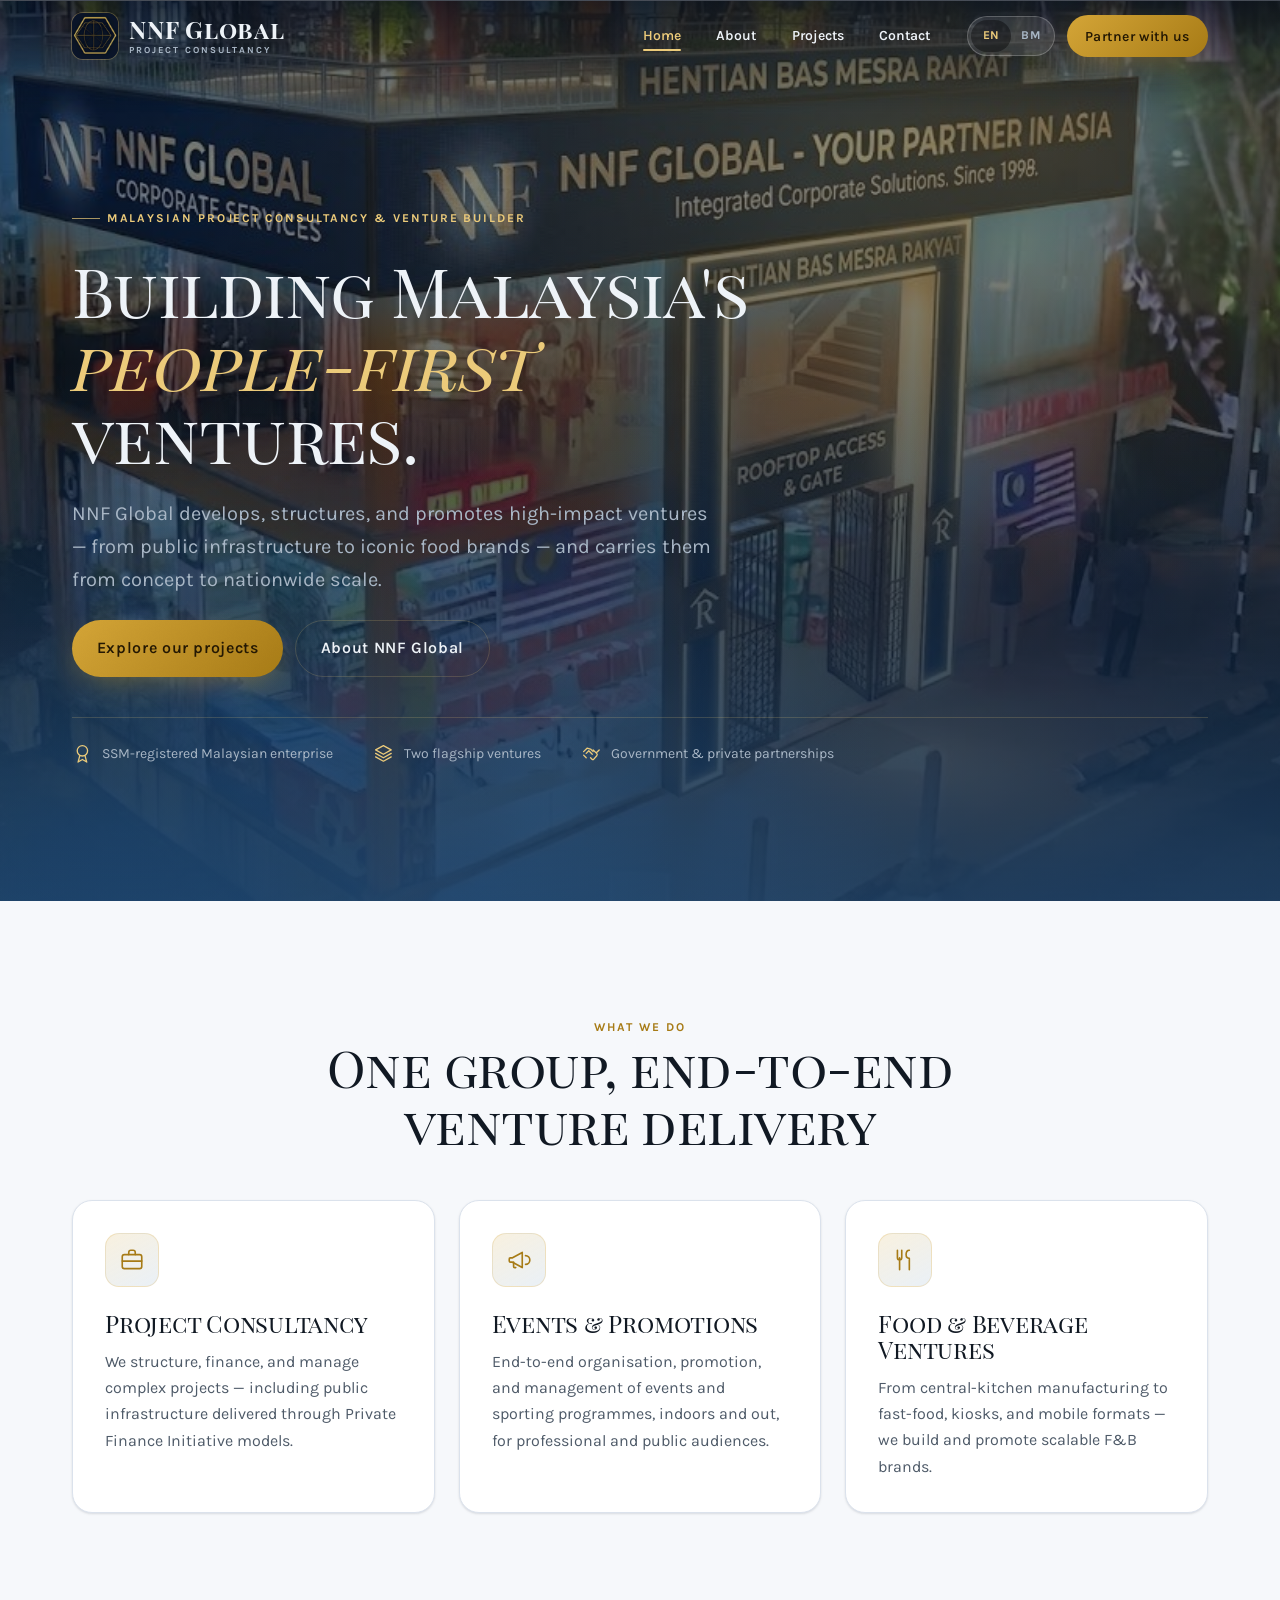
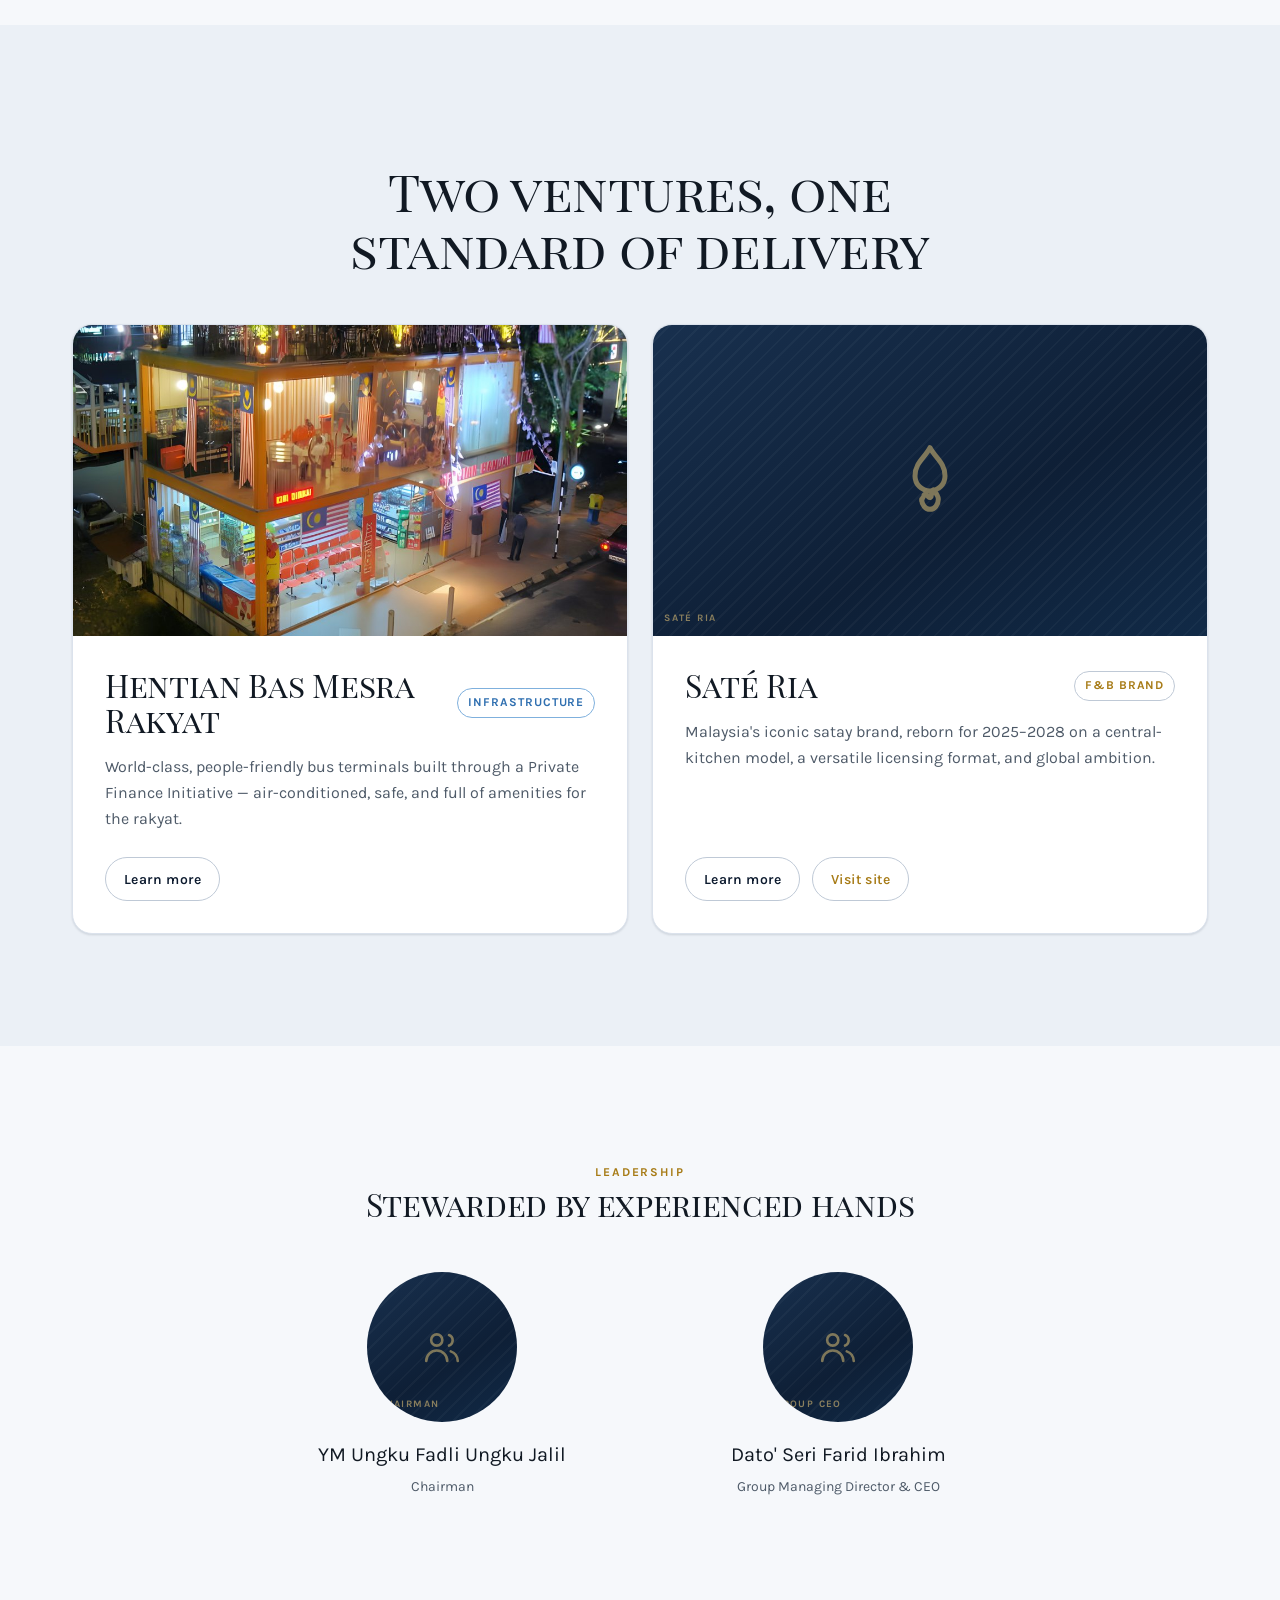
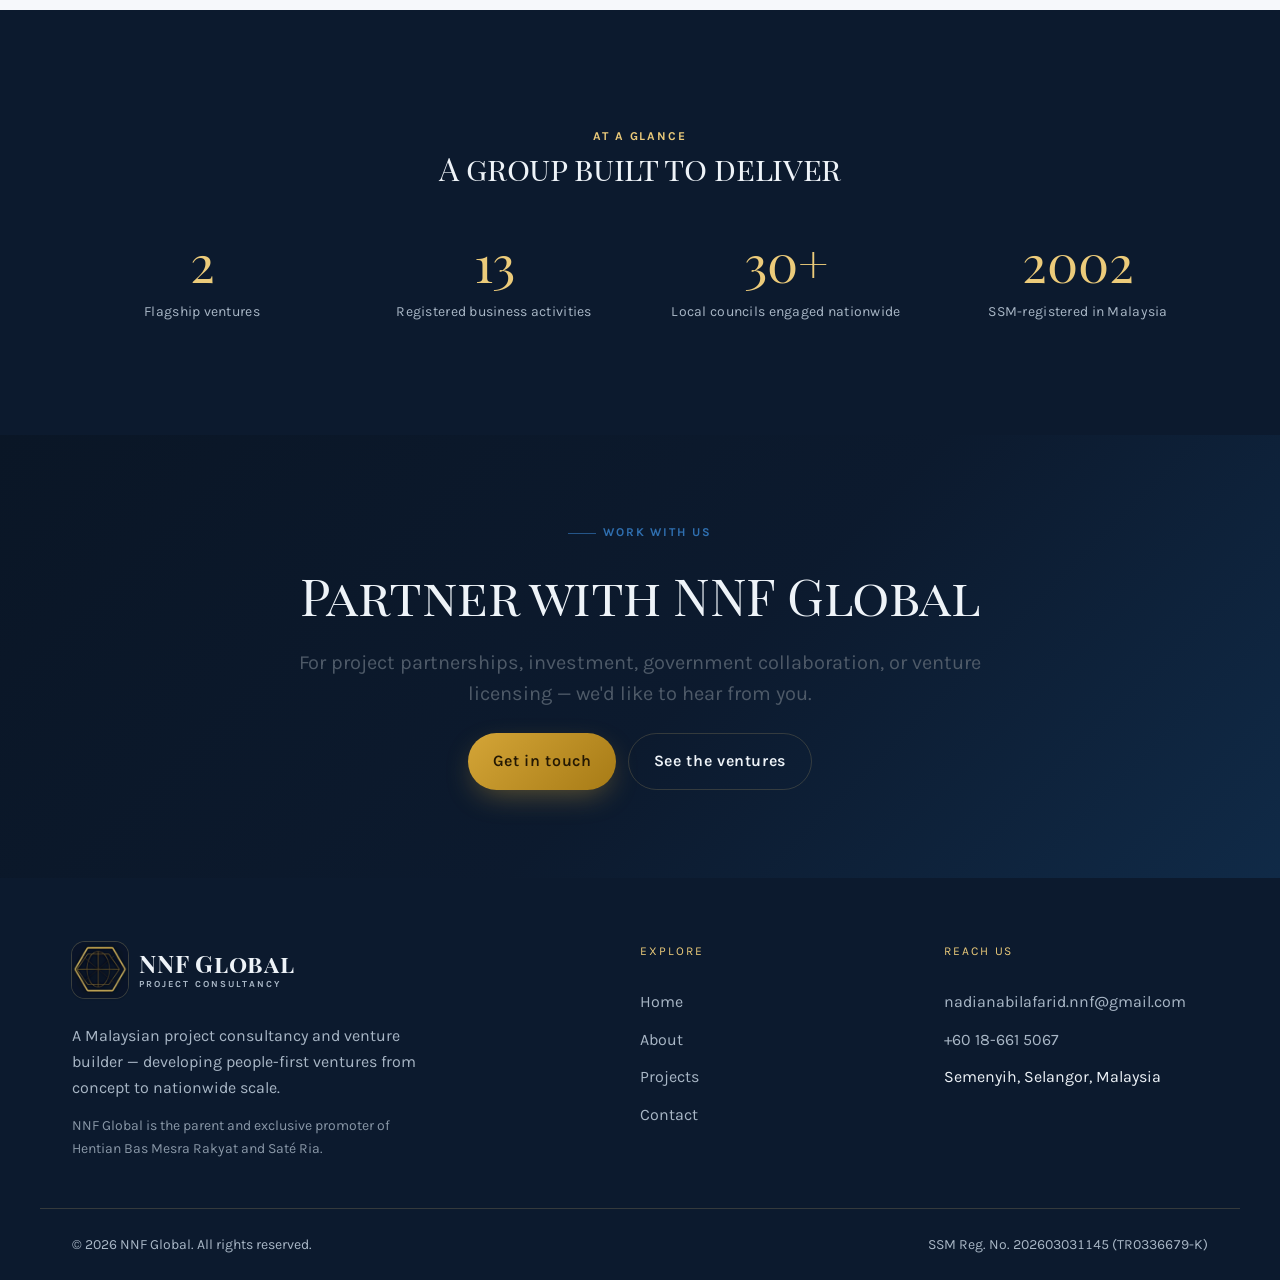
==== commit 96c53143: "Use logo.png as favicon + brand mark; add billboard hero - Add favicon (ico + png) and apple-touch-i" ====
--- a/index.html
+++ b/index.html
@@ -6,6 +6,11 @@
   <title>NNF Global — Malaysian Project Consultancy &amp; Venture Builder</title>
   <meta name="description" content="NNF Global is a Malaysian project consultancy and venture builder — parent and promoter of Hentian Bas Mesra Rakyat and Saté Ria." />
   <meta name="theme-color" content="#0C1A2E" />
+
+  <!-- Favicon -->
+  <link rel="icon" href="assets/favicon.ico" sizes="any" />
+  <link rel="icon" type="image/png" href="assets/images/favicon-32.png" sizes="32x32" />
+  <link rel="apple-touch-icon" href="assets/images/apple-touch-icon.png" />
 
   <!-- Open Graph -->
   <meta property="og:title" content="NNF Global — Malaysian Project Consultancy & Venture Builder" />
@@ -30,7 +35,7 @@
   <header class="site-header" id="site-header">
     <div class="container site-header__inner">
       <a class="brand" href="#/" aria-label="NNF Global home">
-        <span class="brand__mark" aria-hidden="true">NNF</span>
+        <img class="brand__emblem" src="assets/images/logo.png" alt="" width="46" height="46" />
         <span class="brand__word">NNF Global<small data-i18n="brand.tag">Project Consultancy</small></span>
       </a>
 
@@ -63,7 +68,7 @@
     <div class="container site-footer__inner">
       <div class="site-footer__brand">
         <a class="brand" href="#/" aria-label="NNF Global home">
-          <span class="brand__mark" aria-hidden="true">NNF</span>
+          <img class="brand__emblem brand__emblem--lg" src="assets/images/logo.png" alt="" width="56" height="56" />
           <span class="brand__word">NNF Global<small data-i18n="brand.tag">Project Consultancy</small></span>
         </a>
         <p class="site-footer__tag" data-i18n="footer.tagline">A Malaysian project consultancy and venture builder — developing people-first ventures from concept to nationwide scale.</p>
--- a/assets/css/main.css
+++ b/assets/css/main.css
@@ -141,13 +141,13 @@
 .brand { display: inline-flex; align-items: center; gap: 0.7rem; font-family: var(--font-display); font-size: var(--fs-24); }
 .brand__logo { height: 52px; width: auto; display: block; }
 .footer-logo { height: 84px; width: auto; display: block; }
-.brand__mark {
-  display: grid; place-items: center; width: 46px; height: 46px;
-  background: var(--color-ink); color: var(--color-gold); border-radius: 12px;
-  box-shadow: inset 0 0 0 1px rgba(236,203,122,0.30);
-  font-family: var(--font-display); font-size: var(--fs-18); letter-spacing: 0.01em;
-}
-.site-header:not(.is-scrolled) .brand__mark { background: rgba(255,255,255,0.10); }
+.brand__emblem {
+  width: 46px; height: 46px; flex: none;
+  border-radius: 11px; object-fit: cover;
+  box-shadow: var(--shadow-sm), 0 0 0 1px rgba(236,203,122,0.22);
+}
+.brand__emblem--lg { width: 56px; height: 56px; border-radius: 13px; }
+.site-header:not(.is-scrolled) .brand__emblem { box-shadow: 0 0 0 1px rgba(236,203,122,0.30); }
 .brand__word { display: flex; flex-direction: column; line-height: 1.05; letter-spacing: 0.03em; font-weight: 700; }
 .brand__word small { font-family: var(--font-body); font-size: 0.58rem; letter-spacing: 0.22em; text-transform: uppercase; color: var(--color-text-muted); margin-top: 3px; }
 .site-header:not(.is-scrolled) .brand__word { color: var(--color-fg-on-dark); }
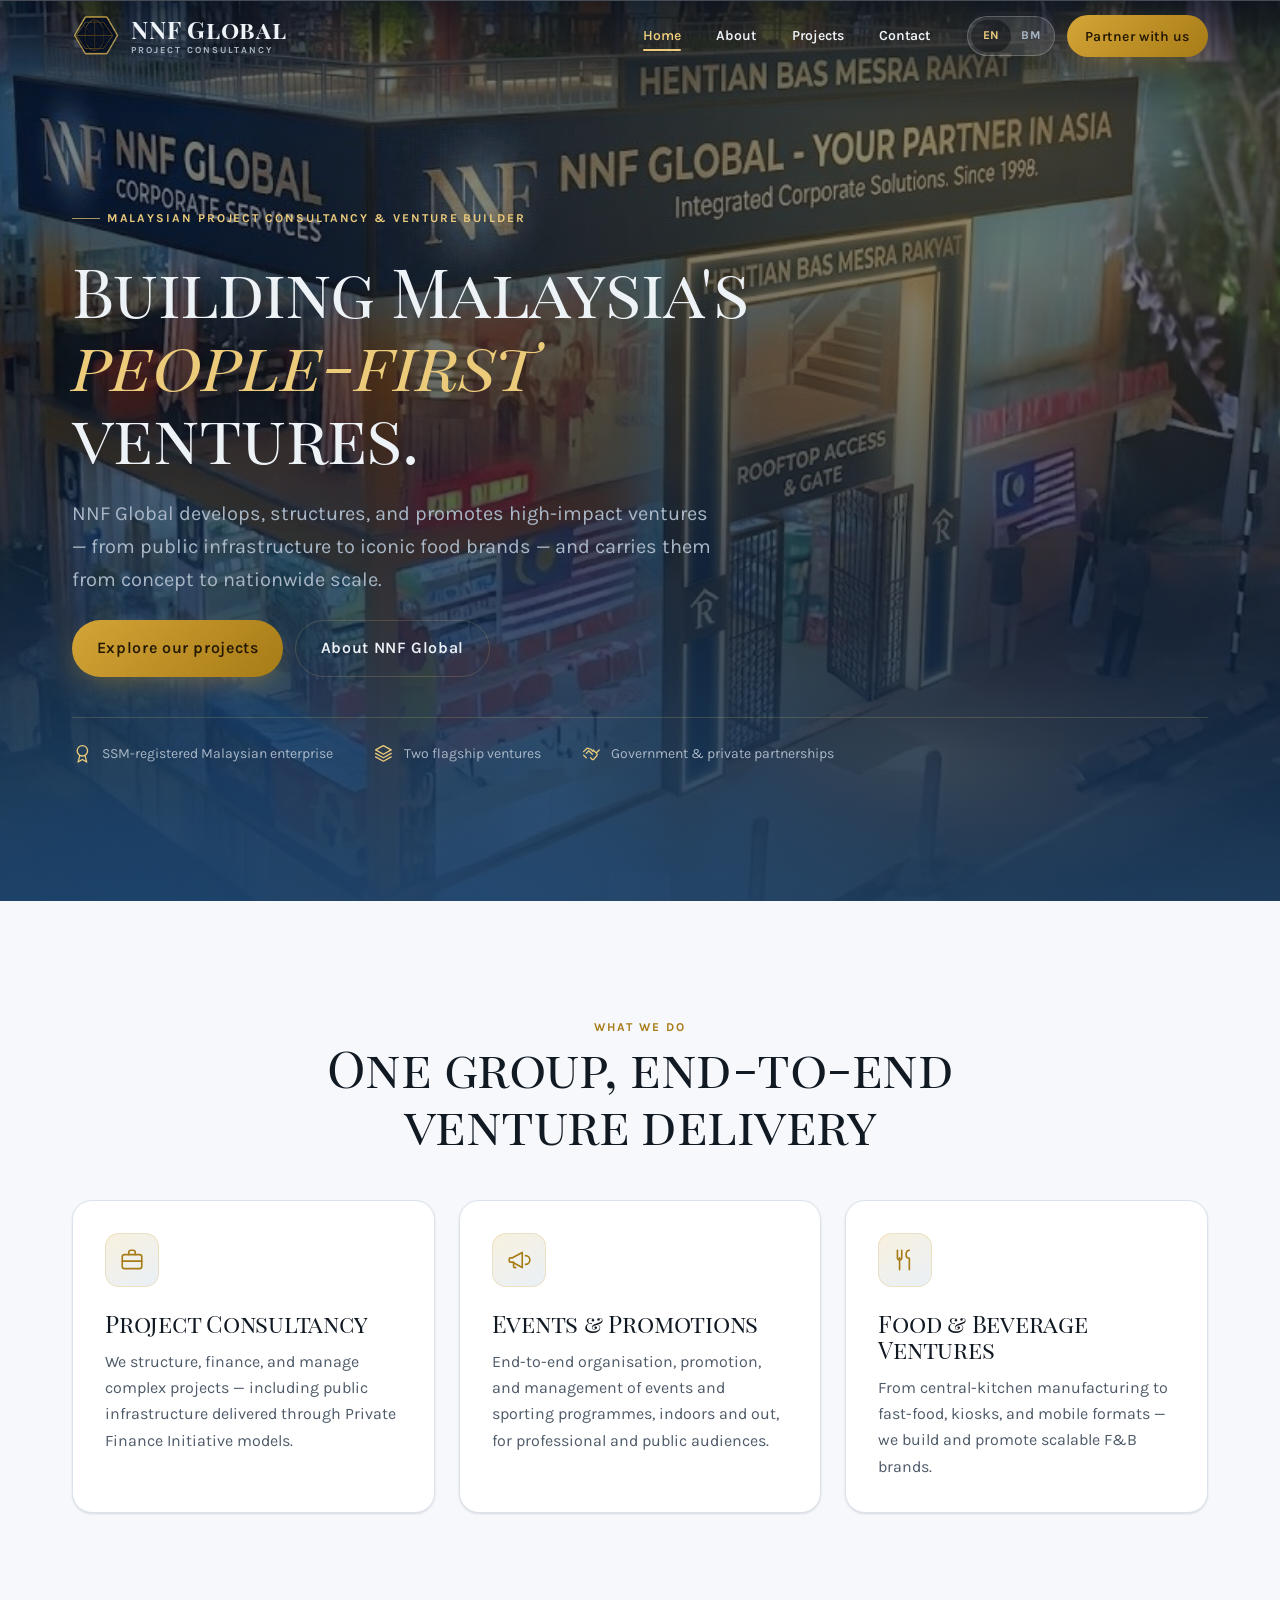
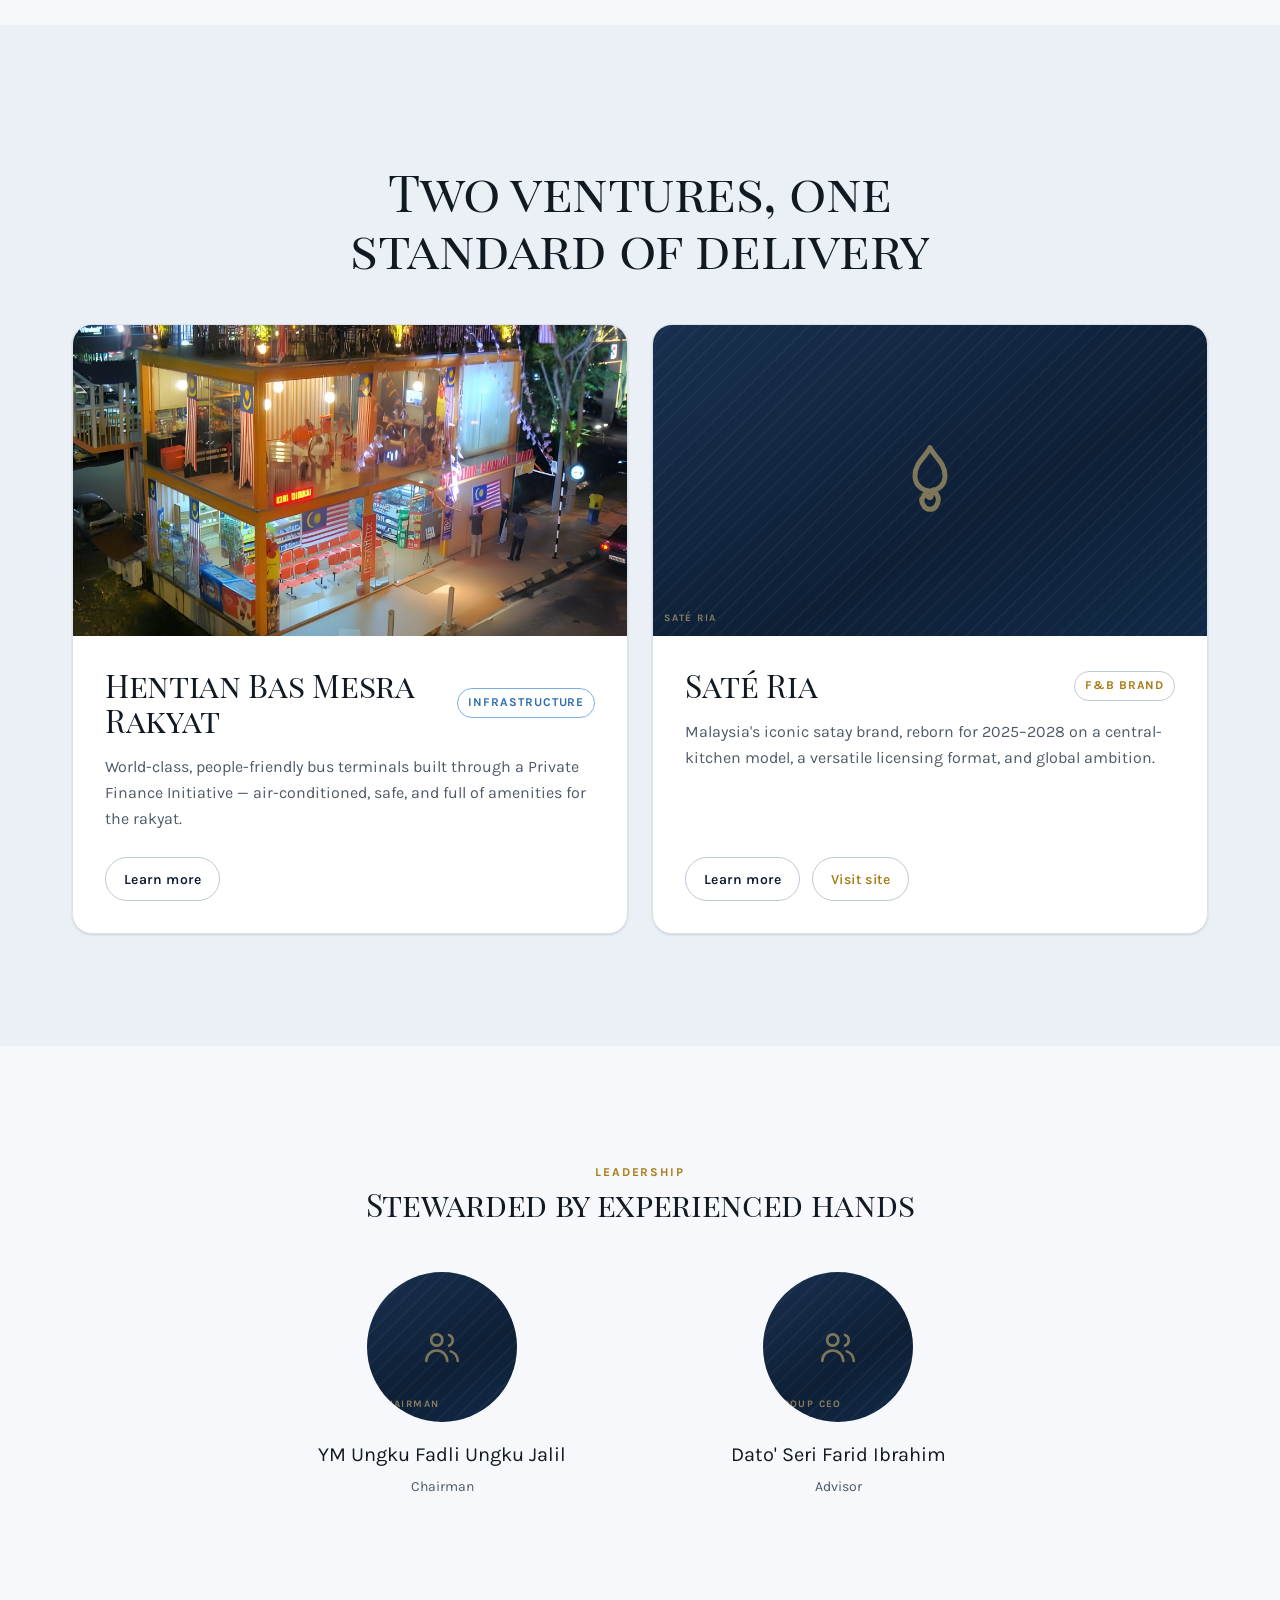
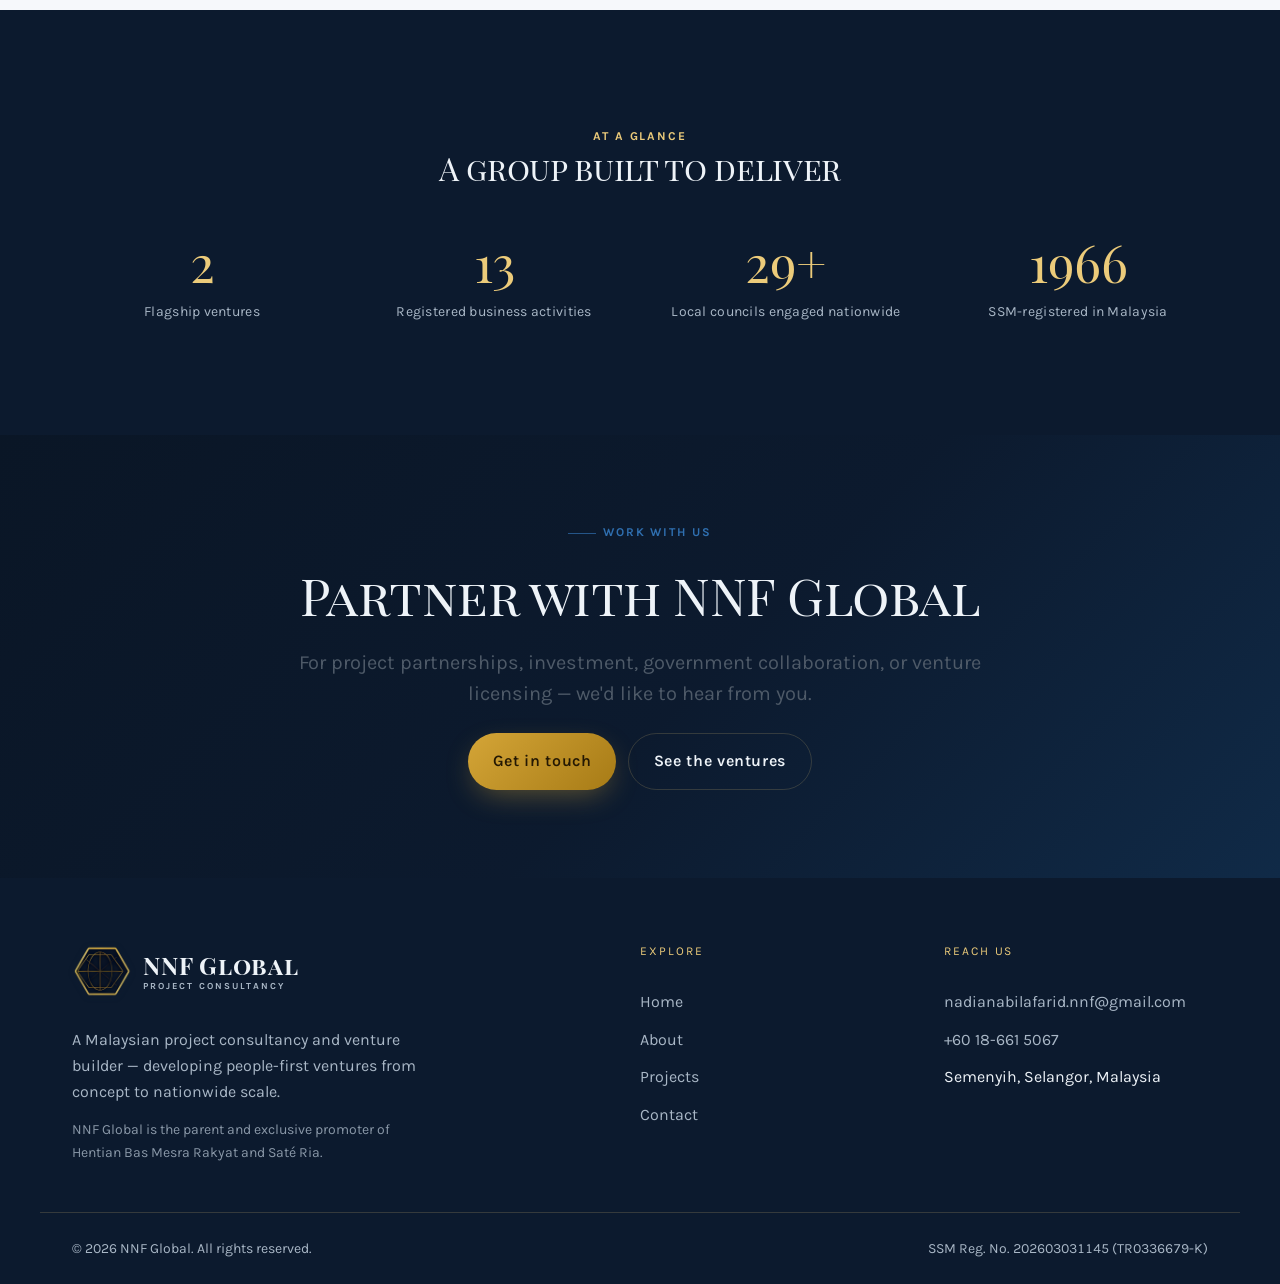
==== commit 5e4cda09: "Use transparent logo for brand mark + favicons - Switch nav/footer emblem to logo-transparent.png (n" ====
--- a/index.html
+++ b/index.html
@@ -35,7 +35,7 @@
   <header class="site-header" id="site-header">
     <div class="container site-header__inner">
       <a class="brand" href="#/" aria-label="NNF Global home">
-        <img class="brand__emblem" src="assets/images/logo.png" alt="" width="46" height="46" />
+        <img class="brand__emblem" src="assets/images/logo-transparent.png" alt="" width="46" height="46" />
         <span class="brand__word">NNF Global<small data-i18n="brand.tag">Project Consultancy</small></span>
       </a>
 
@@ -68,7 +68,7 @@
     <div class="container site-footer__inner">
       <div class="site-footer__brand">
         <a class="brand" href="#/" aria-label="NNF Global home">
-          <img class="brand__emblem brand__emblem--lg" src="assets/images/logo.png" alt="" width="56" height="56" />
+          <img class="brand__emblem brand__emblem--lg" src="assets/images/logo-transparent.png" alt="" width="56" height="56" />
           <span class="brand__word">NNF Global<small data-i18n="brand.tag">Project Consultancy</small></span>
         </a>
         <p class="site-footer__tag" data-i18n="footer.tagline">A Malaysian project consultancy and venture builder — developing people-first ventures from concept to nationwide scale.</p>
--- a/assets/css/main.css
+++ b/assets/css/main.css
@@ -142,12 +142,10 @@
 .brand__logo { height: 52px; width: auto; display: block; }
 .footer-logo { height: 84px; width: auto; display: block; }
 .brand__emblem {
-  width: 46px; height: 46px; flex: none;
-  border-radius: 11px; object-fit: cover;
-  box-shadow: var(--shadow-sm), 0 0 0 1px rgba(236,203,122,0.22);
-}
-.brand__emblem--lg { width: 56px; height: 56px; border-radius: 13px; }
-.site-header:not(.is-scrolled) .brand__emblem { box-shadow: 0 0 0 1px rgba(236,203,122,0.30); }
+  width: 48px; height: 48px; flex: none; object-fit: contain;
+  filter: drop-shadow(0 1px 3px rgba(12,26,46,0.30));
+}
+.brand__emblem--lg { width: 60px; height: 60px; }
 .brand__word { display: flex; flex-direction: column; line-height: 1.05; letter-spacing: 0.03em; font-weight: 700; }
 .brand__word small { font-family: var(--font-body); font-size: 0.58rem; letter-spacing: 0.22em; text-transform: uppercase; color: var(--color-text-muted); margin-top: 3px; }
 .site-header:not(.is-scrolled) .brand__word { color: var(--color-fg-on-dark); }
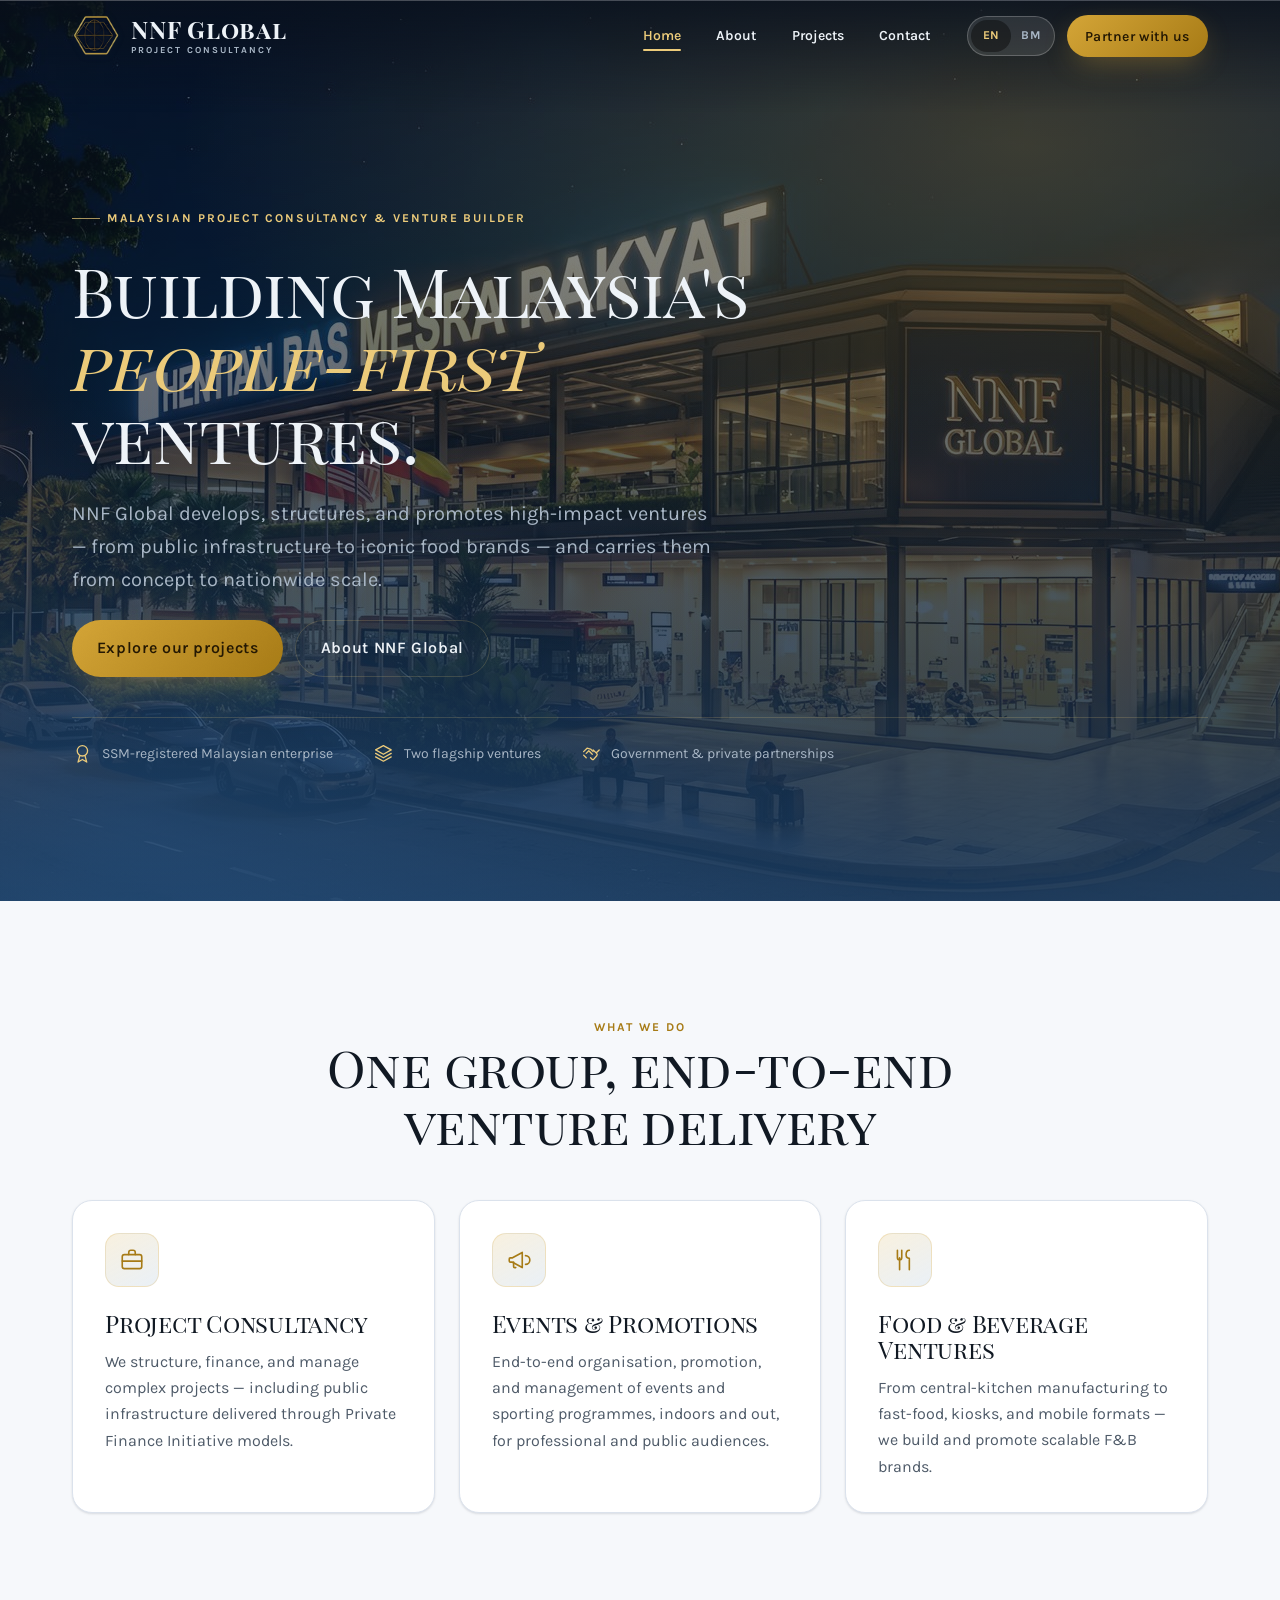
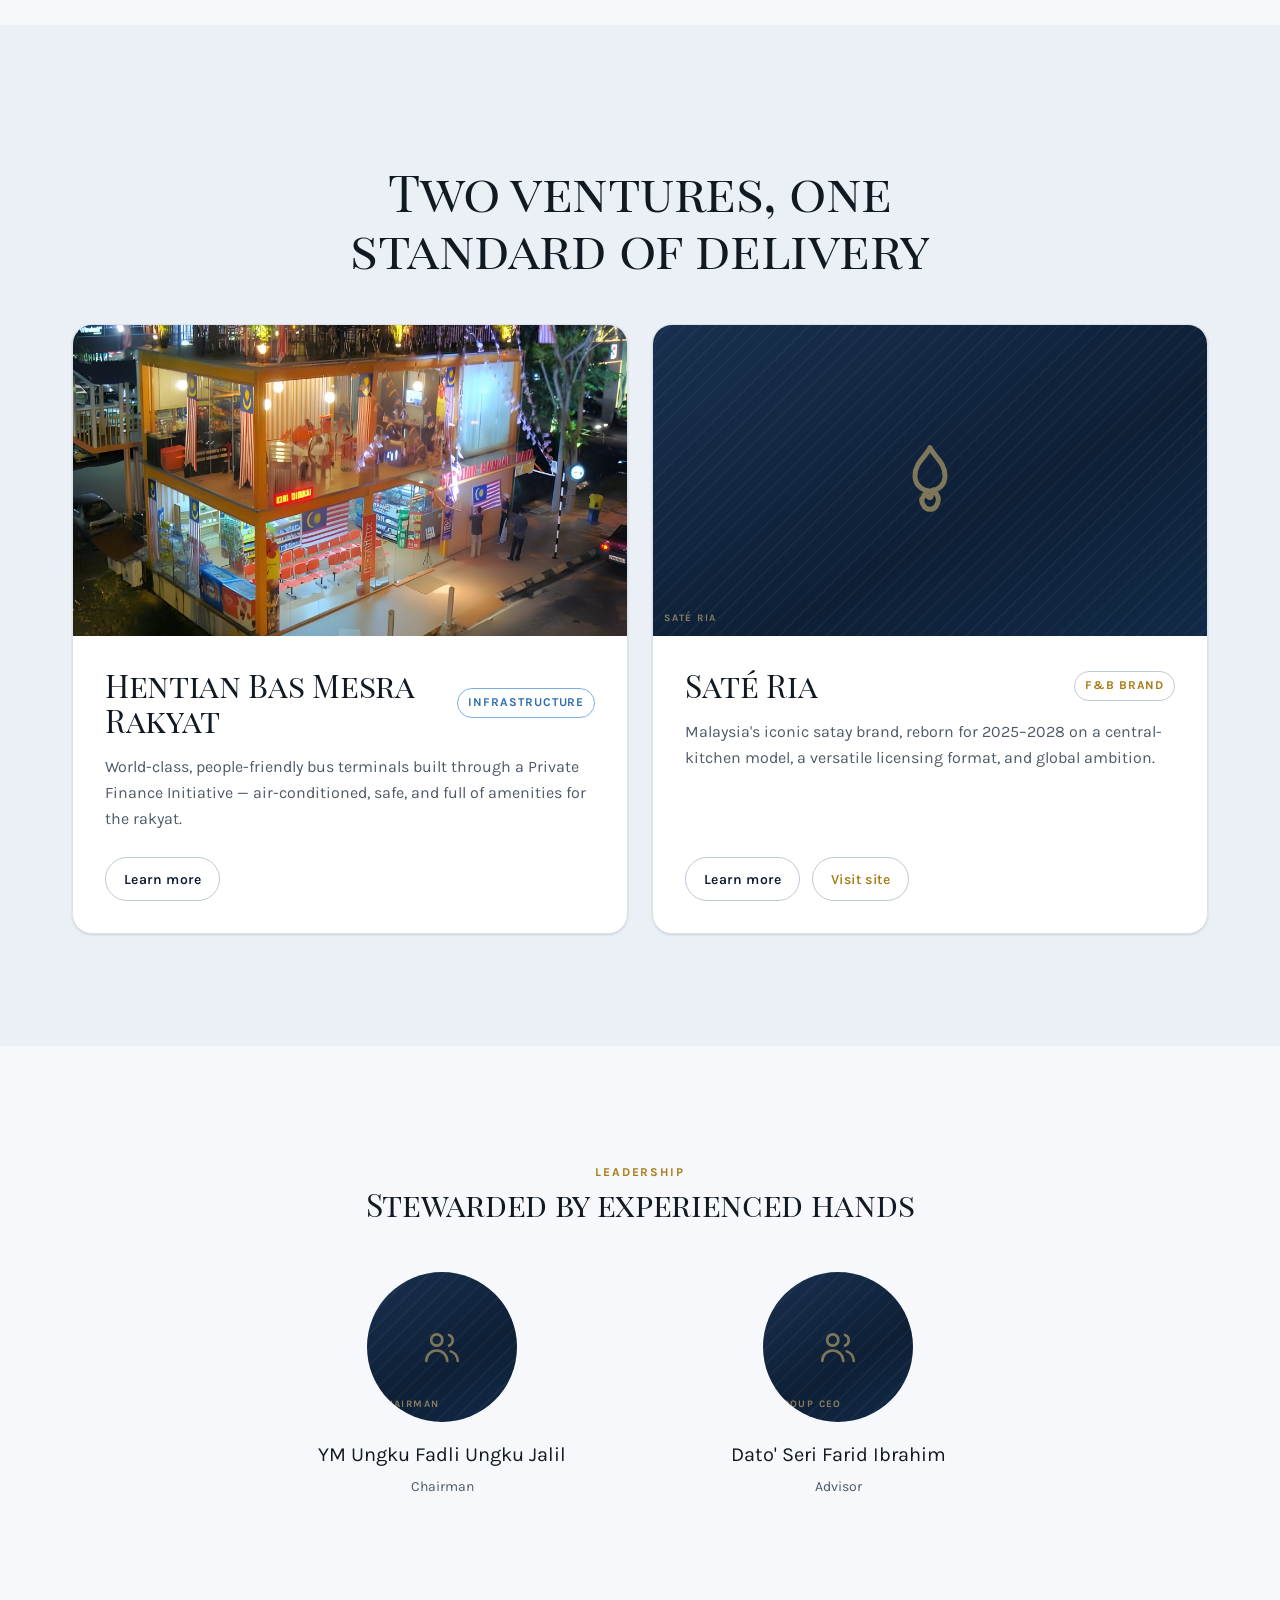
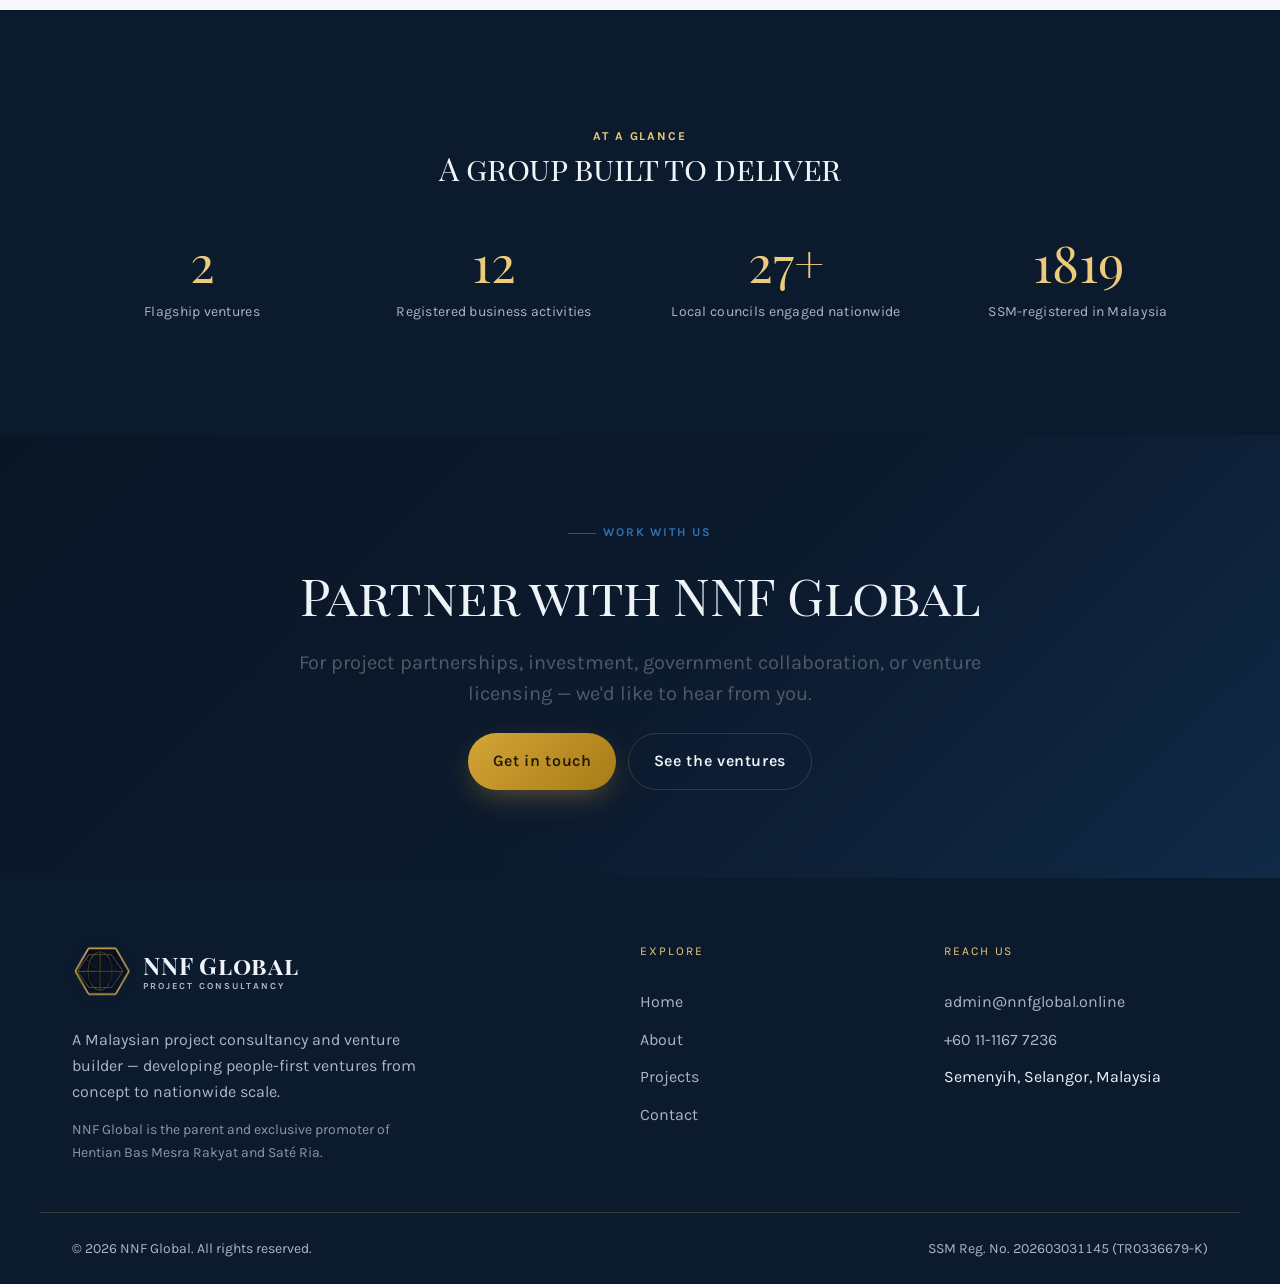
==== commit 8c55cf6a: "Update contact details: admin@nnfglobal.online / +60 11-1167 7236 Co-Authored-By: Claude Opus 4.8 <n" ====
--- a/index.html
+++ b/index.html
@@ -85,8 +85,8 @@
 
       <div class="site-footer__contact">
         <span class="site-footer__heading" data-i18n="footer.reach">Reach us</span>
-        <a href="mailto:nadianabilafarid.nnf@gmail.com">nadianabilafarid.nnf@gmail.com</a>
-        <a href="tel:+60186615067">+60 18-661 5067</a>
+        <a href="mailto:admin@nnfglobal.online">admin@nnfglobal.online</a>
+        <a href="tel:+601111677236">+60 11-1167 7236</a>
         <span data-i18n="footer.location">Semenyih, Selangor, Malaysia</span>
       </div>
     </div>
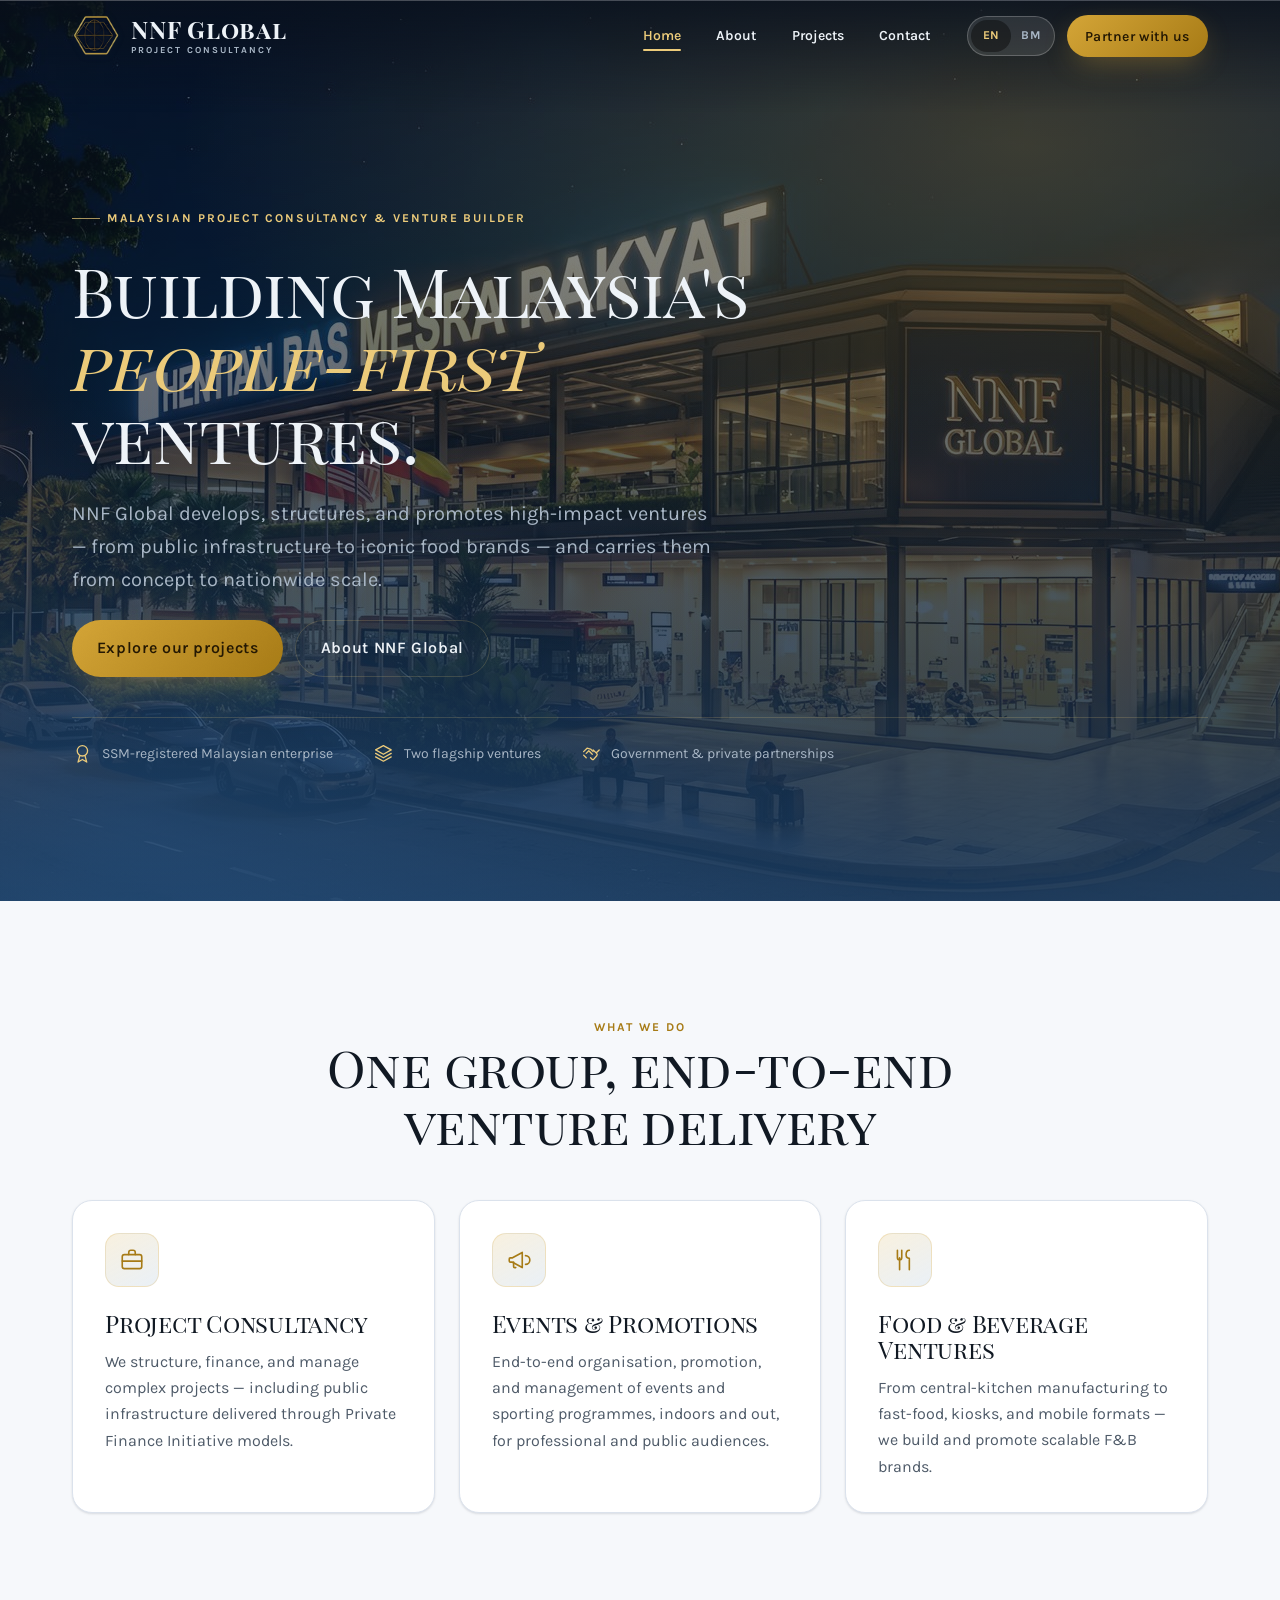
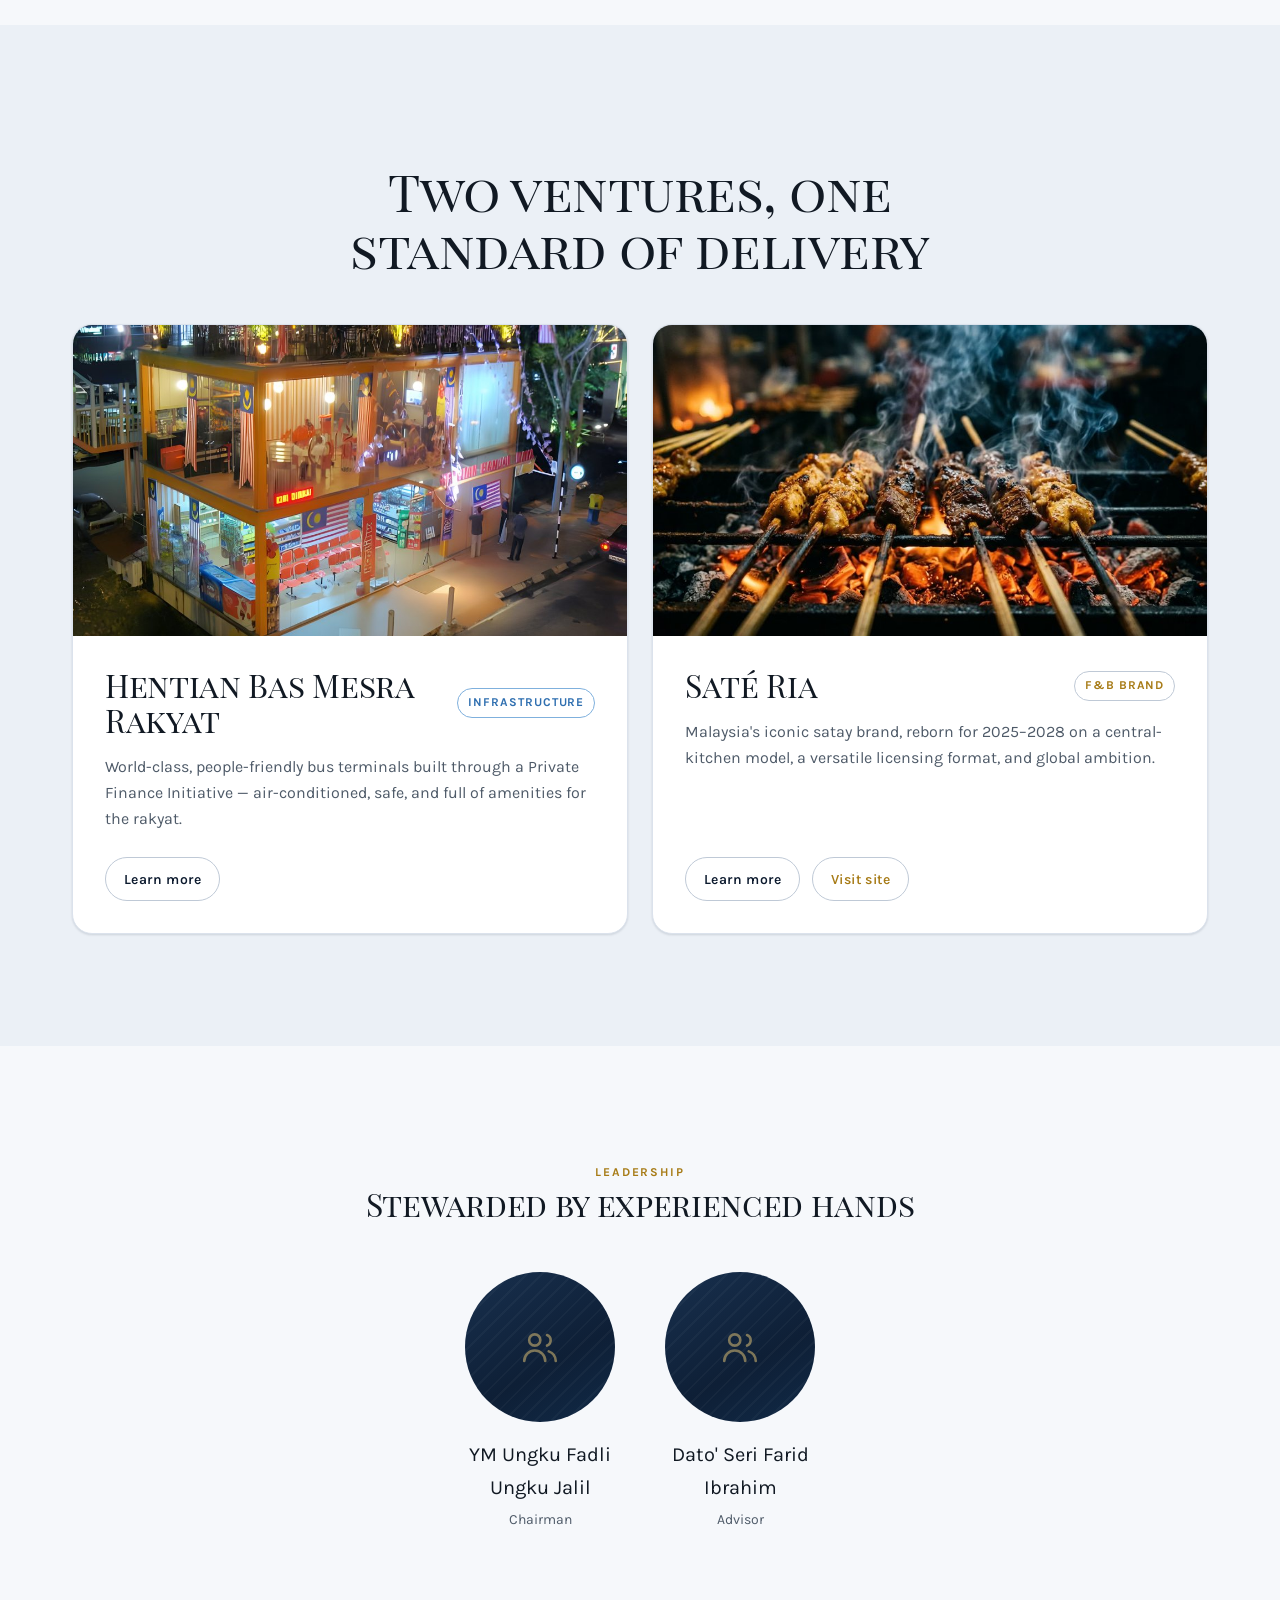
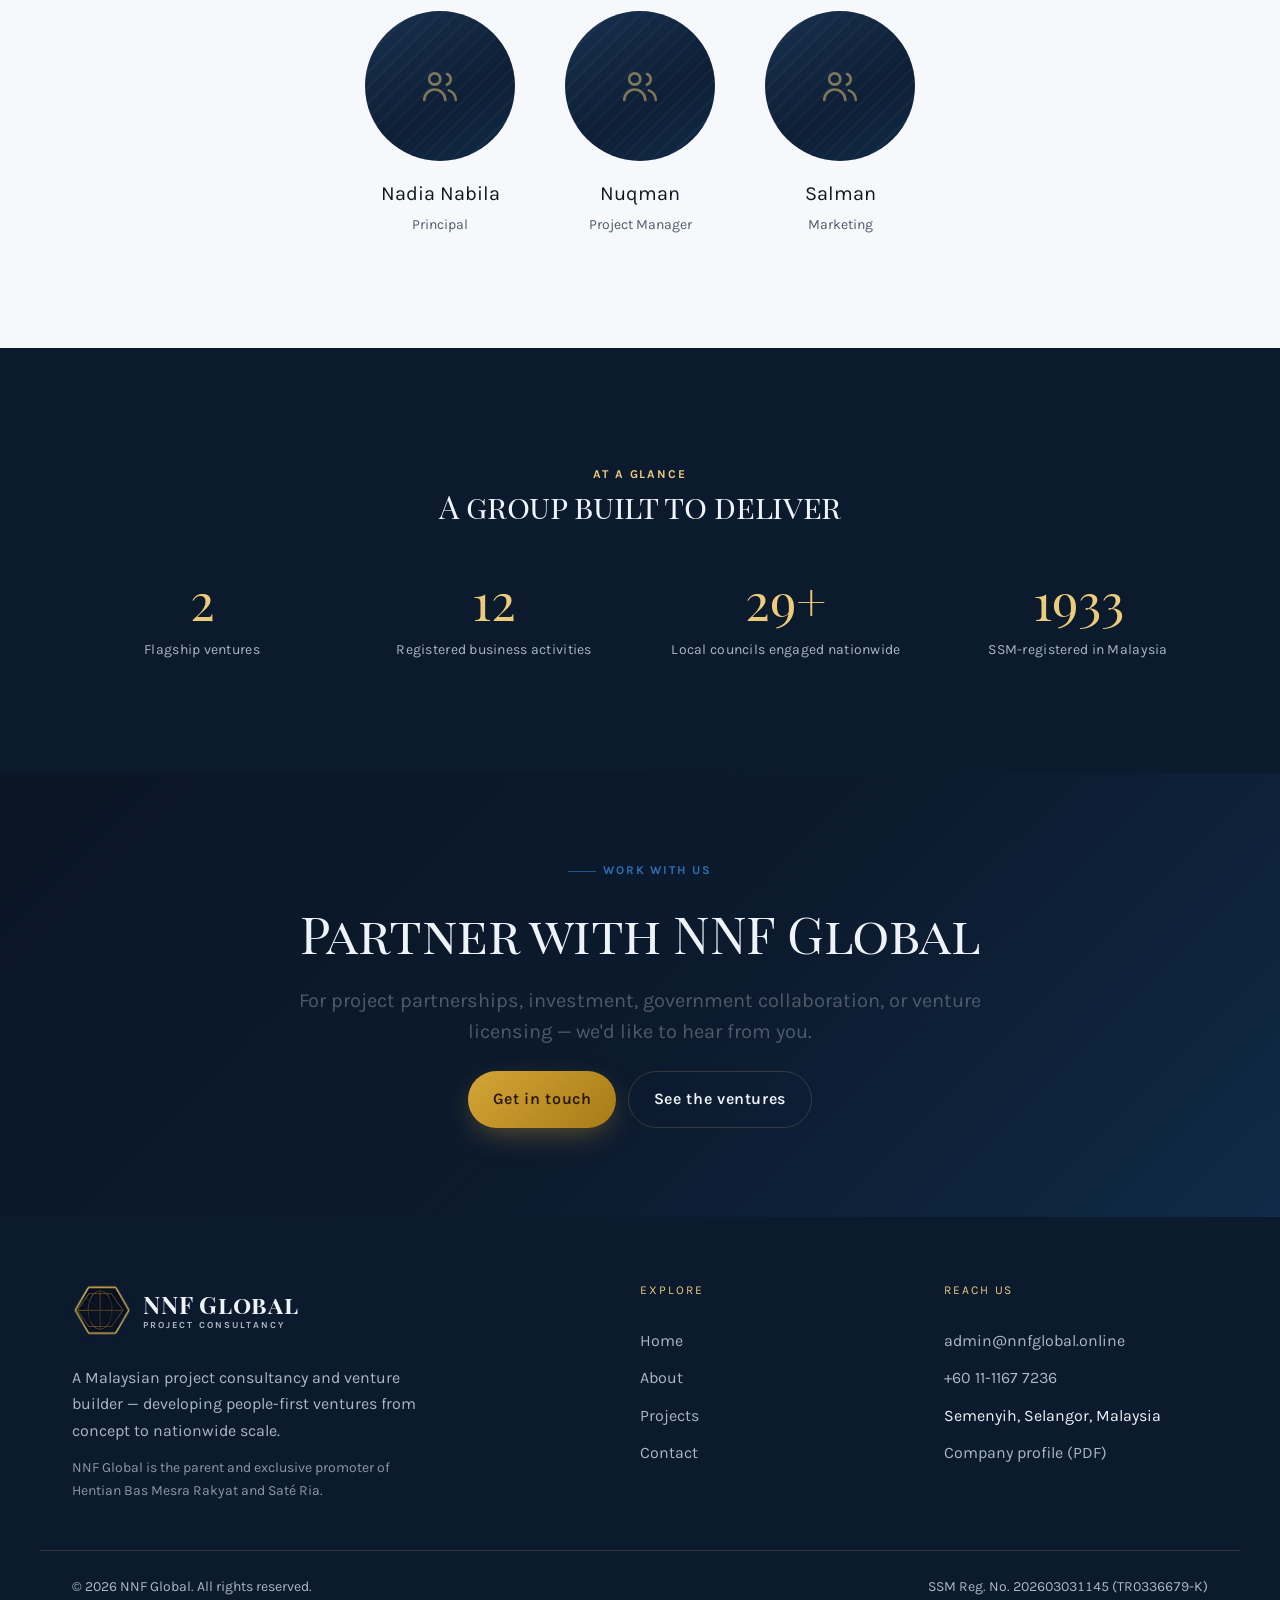
==== commit 288e7cce: "Add Saté Ria thumbnails + downloadable company profile PDF - Saté Ria card/splash now use real satay" ====
--- a/index.html
+++ b/index.html
@@ -88,6 +88,7 @@
         <a href="mailto:admin@nnfglobal.online">admin@nnfglobal.online</a>
         <a href="tel:+601111677236">+60 11-1167 7236</a>
         <span data-i18n="footer.location">Semenyih, Selangor, Malaysia</span>
+        <a href="assets/NNF-Global-Company-Profile.pdf" download data-i18n="footer.profile">Company profile (PDF)</a>
       </div>
     </div>
     <div class="container site-footer__base">
--- a/assets/css/main.css
+++ b/assets/css/main.css
@@ -355,9 +355,11 @@
 .section--dark .check-list svg { color: var(--color-gold-soft); }
 
 /* ---------- Leadership ---------- */
-.people { display: grid; grid-template-columns: repeat(2, 1fr); gap: var(--space-8); max-width: 760px; margin-inline: auto; }
-.person { text-align: center; }
+.people { display: flex; flex-wrap: wrap; justify-content: center; gap: var(--space-10) var(--space-8); max-width: 1040px; margin-inline: auto; }
+.people__break { flex-basis: 100%; height: 0; }
+.person { text-align: center; flex: 0 1 168px; }
 .person .ph-img { --ar: 1; max-width: 150px; margin: 0 auto var(--space-4); border-radius: 50%; }
+.person .ph-img::after { display: none; }
 .person__name { font-size: var(--fs-20); }
 .person__role { font-size: var(--fs-14); color: var(--color-text-muted); margin-top: 0.2rem; }
 .section--dark .person__role { color: var(--color-fg-on-dark-mut); }
@@ -502,7 +504,7 @@
   .grid-3, .grid-2 { grid-template-columns: 1fr; }
   .split, .contact-grid { grid-template-columns: 1fr; }
   .split--reverse .split__media { order: 0; }
-  .people { grid-template-columns: 1fr; max-width: 360px; }
+  .people { max-width: 440px; }
   .phase { grid-template-columns: 1fr; gap: var(--space-4); }
   .site-footer__inner { grid-template-columns: 1fr; gap: var(--space-8); }
 }
